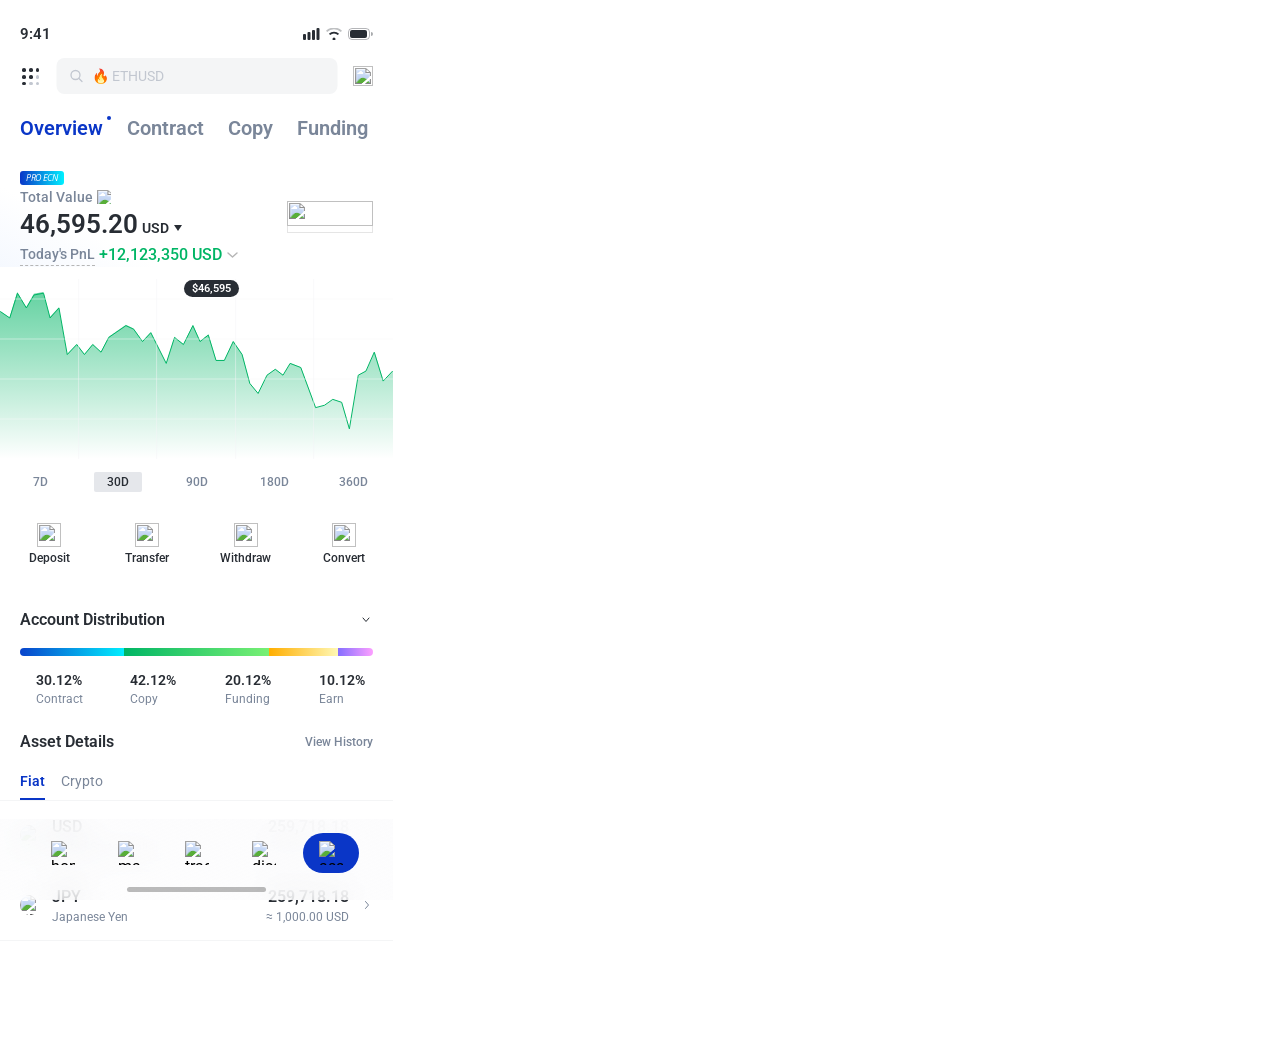
==== asset.html @ dd7377da "Add files via upload" ====
<!DOCTYPE html>
<html lang="en">
<head>
  <meta charset="UTF-8">
  <meta name="viewport" content="width=393, initial-scale=1">
  <title>Asset – VT Markets</title>
  <link href="https://fonts.googleapis.com/css2?family=Roboto:wght@400;500;600;700&family=Open+Sans:ital,wght@1,400&display=swap" rel="stylesheet">
  <link rel="stylesheet" href="components.css">
  <style>

    /* ── Sticky header ── */
    .tn-status-bar { position: sticky !important; top: 0; z-index: 20; background: #fff; }
    .tn-nav-bar { position: sticky !important; top: 54px; z-index: 20; background: #fff; }
    .page-tabs { position: sticky; top: 98px; z-index: 20; background: #fff; padding-bottom: 12px; }

    /* ── Tab content visibility ── */
    .tab-overview, .tab-cfds, .tab-copy, .tab-funding, .tab-earn { display: none; }
    .tab-overview.active { display: block; }
    .tab-cfds.active { display: block; }
    .tab-copy.active { display: block; }
    .tab-funding.active { display: block; }
    .tab-earn.active { display: block; }

    /* ── Hero area (gradient bg) ── */
    .asset-hero {
      width: 393px; padding: 12px 20px 0;
      background: linear-gradient(207deg, #fff 74%, #ebf2fe 127%);
    }

    /* PRO ECN badge */
    .pro-ecn-badge {
      display: inline-flex; align-items: center; justify-content: center;
      height: 14px; padding: 0 6px; border-radius: 3px;
      background: linear-gradient(90deg, #0a36c7, #00f0ff);
      font-size: 9px; font-weight: 400; font-style: italic;
      font-family: 'Open Sans', sans-serif;
      color: #fff; letter-spacing: -0.35px; line-height: 1;
      margin-bottom: 4px;
    }

    /* Total Value */
    .asset-total-label {
      display: flex; align-items: center; gap: 4px;
      font-size: 14px; font-weight: 500; color: #7a8699; line-height: normal;
      margin-bottom: 4px;
    }
    .asset-total-label img { width: 14px; height: 14px; }
    .asset-amount-row {
      display: flex; align-items: flex-end; gap: 4px;
      position: relative;
    }
    .asset-amount {
      font-size: 26px; font-weight: 600; color: #282d34; line-height: normal;
    }
    /* ccy-trigger styles now in components.css */
    .asset-chart-mini {
      position: absolute; right: 0; top: -8px;
      width: 86px; height: 32px;
    }
    .asset-chart-mini img { width: 100%; height: 100%; }

    /* PnL row */
    .asset-pnl-row {
      display: flex; align-items: center; gap: 4px;
      margin-top: 4px; margin-bottom: 12px;
    }
    .asset-pnl-label {
      font-size: 14px; font-weight: 500; color: #7a8699; line-height: 22px;
      border-bottom: 1px dashed #b6b6b6;
    }
    .asset-pnl-value {
      font-size: 16px; font-weight: 500; color: #00b565; line-height: 24px;
    }
    .asset-pnl-arrow { width: 13px; height: 13px; }

    /* ── Expandable Chart ── */
    .asset-chart-wrap {
      position: relative;
      width: 393px;
      height: 225px;
      overflow: hidden;
      touch-action: none;
    }
    .asset-chart-fills {
      position: absolute;
      top: 0; left: 0;
      width: 393px; height: 180px;
      transition: opacity 0.2s ease;
    }
    .asset-chart-fill-img {
      position: absolute;
      top: 13px; left: 0;
      width: 393px;
    }
    .asset-chart-value-pill {
      position: absolute;
      top: 1px; left: 184px;
      background: #282d34; color: #fff;
      font-size: 11px; font-weight: 600;
      padding: 2px 8px; border-radius: 100px;
      white-space: nowrap; z-index: 3;
      transition: left 0.08s ease, top 0.08s ease;
    }
    .asset-chart-dot {
      position: absolute;
      top: 55px; left: 208px;
      width: 15px; height: 15px;
      z-index: 3;
      transition: left 0.08s ease, top 0.08s ease;
    }
    .asset-chart-grid {
      position: absolute;
      top: 0; left: 0;
      width: 393px; height: 180px;
      pointer-events: none;
    }
    .asset-chart-scrub-line {
      position: absolute;
      top: 0; width: 1px; height: 180px;
      background: rgba(0,181,101,0.35);
      pointer-events: none;
      display: none; z-index: 2;
    }
    .asset-chart-wrap.dragging .asset-chart-dot,
    .asset-chart-wrap.dragging .asset-chart-value-pill {
      transition: none;
    }
    .asset-time-tabs {
      position: absolute;
      bottom: 0; left: 16px; right: 16px;
      height: 44px;
      display: flex; align-items: center; justify-content: space-between;
    }
    .asset-time-tab {
      width: 48px; height: 20px;
      display: flex; align-items: center; justify-content: center;
      font-size: 12px; font-weight: 500; color: #7a8699;
      border-radius: 2px; cursor: pointer;
    }
    .asset-time-tab.active { background: #e5e7eb; color: #282d34; }

    /* Action buttons row */
    .asset-actions {
      display: flex; align-items: center; width: 393px;
      padding: 12px 0;
    }
    .asset-action-item {
      flex: 1; display: flex; flex-direction: column;
      align-items: center; justify-content: center;
      gap: 4px; height: 56px; cursor: pointer;
    }
    .asset-action-item img { width: 24px; height: 24px; }
    .asset-action-item span {
      font-size: 12px; font-weight: 500; color: #282d34;
      line-height: normal; text-align: center;
    }

    /* ── Account Distribution ── */
    .asset-distribution {
      padding: 0 20px; width: 393px;
      margin-top: 24px;
    }
    .asset-dist-header {
      display: flex; align-items: center; justify-content: space-between;
      margin-bottom: 16px;
    }
    .asset-dist-title {
      font-size: 16px; font-weight: 600; color: #282d34; line-height: 24px;
    }
    .asset-dist-arrow { width: 14px; height: 14px; }
    .arrow-right { width: 20px; height: 20px; cursor: pointer; display: flex; align-items: center; justify-content: center; }

    /* Distribution bar */
    .asset-dist-bar {
      display: flex; height: 8px; border-radius: 4px;
      overflow: hidden; margin-bottom: 16px;
    }
    .asset-dist-seg { height: 8px; }
    .asset-dist-seg.blue { background: linear-gradient(90deg, #0943cb, #01eefe); flex: 30.12; }
    .asset-dist-seg.green { background: linear-gradient(90deg, #00b565, #78f074); flex: 42.12; }
    .asset-dist-seg.yellow { background: linear-gradient(90deg, #ffae00, #fff8b5); flex: 20.12; }
    .asset-dist-seg.purple { background: linear-gradient(90deg, #866eff, #fda0ff); flex: 10.12; }

    /* Distribution legend */
    .asset-dist-legend {
      display: flex; align-items: flex-start; justify-content: space-between;
    }
    .asset-dist-item {
      display: flex; align-items: flex-start; gap: 8px;
    }
    .asset-dist-dot {
      width: 8px; height: 16px; display: flex; align-items: flex-start;
    }
    .asset-dist-dot img { width: 8px; height: 16px; }
    .asset-dist-item-text {
      display: flex; flex-direction: column; gap: 4px;
      width: 54px;
    }
    .asset-dist-pct {
      font-size: 14px; font-weight: 600; color: #282d34; line-height: normal;
    }
    .asset-dist-label {
      font-size: 12px; font-weight: 400; color: #7a8699; line-height: normal;
    }

    /* ── Asset Details ── */
    .asset-details-header {
      display: flex; align-items: center; justify-content: space-between;
      padding: 0 20px; width: 393px; margin-top: 24px;
    }
    .asset-details-title {
      font-size: 16px; font-weight: 600; color: #282d34; line-height: 24px;
    }
    .asset-details-link {
      font-size: 12px; font-weight: 500; color: #7a8699;
      line-height: 18px; cursor: pointer;
    }

    /* Fiat / Crypto tabs */
    .asset-tabs-wrap {
      width: 393px; border-bottom: 1px solid #f4f5f6;
      margin-top: 16px;
    }
    .asset-tabs {
      display: flex; align-items: flex-start; padding: 0 20px;
    }
    .asset-tab {
      font-size: 14px; font-weight: 400; color: #7a8699;
      padding: 0 0 6px; cursor: pointer; position: relative;
      white-space: nowrap; line-height: 22px;
      margin-right: 16px;
    }
    .asset-tab.active {
      color: #0a36c7; font-weight: 600;
      border-bottom: 2px solid #0a36c7;
    }

    /* Currency list items */
    .asset-currency-item {
      display: flex; align-items: center; gap: 12px;
      padding: 16px 20px; width: 393px;
      border-bottom: 1px solid #f4f5f6;
    }
    .asset-currency-flag {
      width: 20px; height: 20px; border-radius: 50%;
      overflow: hidden; flex-shrink: 0;
    }
    .asset-currency-flag img { width: 100%; height: 100%; object-fit: cover; }
    .asset-currency-info {
      display: flex; flex-direction: column; gap: 4px;
    }
    .asset-currency-code {
      font-size: 16px; font-weight: 500; color: #282d34; line-height: normal;
    }
    .asset-currency-name {
      font-size: 12px; font-weight: 400; color: #7a8699; line-height: normal;
    }
    .asset-currency-values {
      flex: 1; display: flex; flex-direction: column; gap: 4px;
      align-items: flex-end;
    }
    .asset-currency-amount {
      font-size: 16px; font-weight: 600; color: #282d34; line-height: normal;
    }
    .asset-currency-equiv {
      font-size: 12px; font-weight: 400; color: #7a8699; line-height: normal;
    }
    .asset-currency-chevron {
      width: 12px; height: 12px; flex-shrink: 0;
    }

    /* ============================= */
    /* ── FIAT TAB STYLES ── */
    /* ============================= */

    /* Level 2 sub-tabs */
    .fiat-subtabs {
      display: flex; align-items: center;
      width: 393px; border-bottom: 1px solid #f4f5f6;
      overflow: hidden; padding-top: 12px;
    }
    .fiat-subtab {
      font-size: 14px; font-weight: 400; color: #7a8699;
      line-height: 22px; padding: 0 16px 6px; cursor: pointer;
      white-space: nowrap; position: relative;
    }
    .fiat-subtab:first-child { padding-left: 16px; }
    .fiat-subtab.active {
      color: #0a36c7; font-weight: 600;
      border-bottom: 2px solid #0a36c7;
    }

    /* Fiat hero equity */
    .fiat-hero {
      width: 393px; padding: 12px 16px 12px;
      border-bottom: 1px solid #f4f5f6;
    }
    .fiat-equity-label {
      display: flex; align-items: center; gap: 5px;
      margin-bottom: 8px;
    }
    .fiat-equity-label span {
      font-size: 14px; font-weight: 500; color: #7a8699;
    }
    .fiat-amount-row {
      display: flex; align-items: flex-end; gap: 5px;
      position: relative;
    }
    .fiat-amount {
      font-size: 26px; font-weight: 600; color: #282d34; line-height: normal;
    }
    .fiat-amount-currency {
      font-size: 14px; font-weight: 600; color: #282d34; margin-bottom: 2px;
    }
    .fiat-pnl {
      font-size: 16px; font-weight: 600; color: #00b565;
      margin-top: 4px;
    }
    .fiat-dropdown-btn {
      position: absolute; right: 0; top: 27px;
      width: 24px; height: 24px; border-radius: 60px;
      background: #f4f5f6; display: flex; align-items: center; justify-content: center;
    }

    /* Fiat action buttons */
    .fiat-actions {
      display: flex; align-items: center; width: 393px;
      padding: 8px 0;
    }
    .fiat-action-item {
      flex: 1; display: flex; flex-direction: column;
      align-items: center; justify-content: center;
      gap: 4px; height: 56px; cursor: pointer;
    }
    .fiat-action-item img { width: 24px; height: 24px; }
    .fiat-action-item span {
      font-size: 12px; font-weight: 500; color: #282d34;
      line-height: normal; text-align: center;
    }

    /* Transaction Details */
    .fiat-tx-section {
      padding: 16px; width: 393px;
    }
    .fiat-tx-title {
      font-size: 18px; font-weight: 600; color: #282d34; margin-bottom: 16px;
    }
    .fiat-tx-filter {
      display: flex; align-items: center; justify-content: space-between;
      margin-bottom: 16px;
    }
    .fiat-tx-filter-label {
      font-size: 14px; font-weight: 600; color: #7a8699;
    }
    .fiat-tx-date-btn {
      display: flex; align-items: center; gap: 4px;
      border: 1px solid #f4f5f6; border-radius: 4px;
      padding: 3px 8px; height: 24px; cursor: pointer;
    }
    .fiat-tx-date-btn img { width: 12px; height: 12px; }
    .fiat-tx-date-btn span {
      font-size: 12px; font-weight: 500; color: #0a36c7;
    }

    /* Transaction list */
    .fiat-tx-item {
      display: flex; flex-direction: column; gap: 12px;
      padding: 12px 0; border-bottom: 1px solid #f4f5f6;
    }
    .fiat-tx-item:last-child { border-bottom: 0.5px solid #f4f5f6; }
    .fiat-tx-row1 {
      display: flex; align-items: center; justify-content: space-between;
    }
    .fiat-tx-name {
      font-size: 14px; font-weight: 600; color: #282d34;
    }
    .fiat-tx-amount {
      font-size: 14px; font-weight: 600; color: #282d34;
    }
    .fiat-tx-row2 {
      display: flex; align-items: center; justify-content: space-between;
      font-size: 12px; font-weight: 500; color: #7a8699;
    }
    .fiat-tx-status {
      text-align: right; text-transform: uppercase; flex: 1;
    }
    .fiat-tx-status.reversed { color: #0a36c7; }

    /* Best Copy Trading Performers (Fiat tab) */
    .fiat-performers {
      padding: 16px 0 16px 16px; width: 393px;
    }
    .fiat-performers-header {
      display: flex; align-items: center; justify-content: space-between;
      padding-right: 16px; margin-bottom: 16px;
    }
    .fiat-performers-title-row {
      display: flex; align-items: center; gap: 4px;
    }
    .fiat-performers-title {
      font-size: 18px; font-weight: 600; color: #282d34;
    }
    .fiat-performers-scroll {
      display: flex; gap: 16px; overflow-x: auto;
      -webkit-overflow-scrolling: touch;
      scrollbar-width: none;
    }
    .fiat-performers-scroll::-webkit-scrollbar { display: none; }
    .fiat-performer-card {
      flex-shrink: 0; width: 320px; border: 0.5px solid #e8e9ea;
      border-radius: 8px; padding: 16px; background: #fff;
    }
    .fiat-performer-row {
      display: flex; align-items: flex-start; justify-content: space-between;
      padding: 16px 0; border-bottom: 0.5px solid #e8e9ea;
    }
    .fiat-performer-row:first-child { padding-top: 0; }
    .fiat-performer-row:last-child { border-bottom: none; padding-bottom: 0; }
    .fp-left {
      display: flex; align-items: center; gap: 8px;
    }
    .fp-avatar {
      width: 40px; height: 40px; border-radius: 50%;
      background: #e8e9ea; overflow: hidden; flex-shrink: 0;
    }
    .fp-avatar img { width: 100%; height: 100%; object-fit: cover; }
    .fp-info { display: flex; flex-direction: column; gap: 6px; }
    .fp-name { font-size: 14px; font-weight: 600; color: #282d34; line-height: 18px; }
    .fp-roi-row { display: flex; align-items: flex-end; gap: 4px; }
    .fp-roi-label { font-size: 12px; font-weight: 400; color: #7a8699; }
    .fp-roi-value { font-size: 14px; font-weight: 500; color: #282d34; }
    .fp-right { display: flex; flex-direction: column; align-items: flex-end; }
    .fp-copiers-count { font-size: 22px; font-weight: 600; color: #00b565; }
    .fp-copiers-label { font-size: 12px; font-weight: 400; color: #7a8699; }

    /* ============================= */
    /* ── SHARED ACCOUNT CARD ── */
    /* ============================= */
    .acct-hero {
      padding: 16px 20px; border-bottom: 1px solid #f4f5f6;
    }
    .acct-equity-label {
      display: flex; align-items: center; gap: 5px; margin-bottom: 8px;
    }
    .acct-equity-label span {
      font-size: 14px; font-weight: 500; color: #7a8699;
      text-decoration: underline; text-decoration-style: dashed;
      text-underline-offset: 2px; text-decoration-color: #7a8699;
    }
    .acct-equity-label svg { cursor: pointer; }
    .acct-history-btn {
      margin-left: auto; display: flex; align-items: center; gap: 4px;
      padding: 4px 10px; border: 1px solid #e8e9ea; border-radius: 4px;
      font-size: 12px; font-weight: 500; color: #282d34; cursor: pointer;
      background: #fff;
    }
    .acct-amount-row {
      display: flex; align-items: flex-end; gap: 5px;
    }
    .acct-amount {
      font-size: 32px; font-weight: 600; color: #282d34; line-height: 1;
    }
    .acct-pnl {
      font-size: 14px; font-weight: 500; color: #282d34; margin-top: 8px;
    }
    .acct-pnl-label {
      text-decoration: underline; text-decoration-style: dashed;
      text-underline-offset: 2px; text-decoration-color: #7a8699;
      color: #7a8699;
    }
    .acct-section-title {
      font-size: 16px; font-weight: 600; color: #282d34;
      padding: 20px 20px 0;
    }
    .acct-section-divider {
      height: 1px; background: #f4f5f6; margin: 16px 20px 0;
    }
    .acct-card {
      padding: 16px 20px;
    }
    .acct-card-nickname {
      font-size: 14px; font-weight: 600; color: #282d34; margin-bottom: 12px;
    }
    .acct-card-balance-row {
      display: flex; align-items: center; gap: 10px; margin-bottom: 4px;
    }
    .acct-card-flag { width: 28px; height: 28px; border-radius: 50%; object-fit: cover; flex-shrink: 0; }
    .acct-card-balance {
      font-size: 18px; font-weight: 600; color: #282d34;
    }
    .acct-card-equiv {
      font-size: 12px; font-weight: 400; color: #7a8699; margin-left: 38px;
    }
    .acct-card-stats {
      display: flex; flex-wrap: wrap; gap: 0; margin-top: 16px;
    }
    .acct-card-stat {
      width: 33.333%; margin-bottom: 12px;
    }
    .acct-card-stat-label {
      font-size: 12px; font-weight: 500; color: #7a8699;
      text-decoration: underline; text-decoration-style: dashed;
      text-underline-offset: 2px; text-decoration-color: #7a8699;
    }
    .acct-card-stat-value {
      font-size: 14px; font-weight: 500; color: #282d34; margin-top: 4px;
    }
    .acct-card-cta {
      display: flex; align-items: center; justify-content: space-between;
      padding: 10px 16px; border: 1px solid #e8e9ea; border-radius: 8px;
      margin-top: 12px;
    }
    .acct-card-cta-left {
      font-size: 14px; font-weight: 400; color: #7a8699;
    }
    .acct-card-cta-right {
      display: flex; align-items: center; gap: 4px;
      font-size: 14px; font-weight: 600; color: #282d34; cursor: pointer;
    }
    .acct-card-buttons {
      display: flex; gap: 12px; margin-top: 16px;
    }
    .acct-card-btn {
      flex: 1; height: 40px; border: 1px solid #e8e9ea; border-radius: 8px;
      background: #fff; font-size: 14px; font-weight: 500; color: #282d34;
      cursor: pointer; font-family: 'Roboto', sans-serif;
    }

    /* Funding tab: V-Card banner */
    .vcard-banner {
      display: flex; align-items: center; justify-content: space-between;
      padding: 12px 16px; margin: 16px 20px 0;
      background: #fffbe6; border-radius: 8px;
    }
    .vcard-banner-left {
      display: flex; align-items: center; gap: 8px;
    }
    .vcard-banner-text {
      font-size: 13px; font-weight: 500; color: #282d34;
    }
    .vcard-banner-right {
      display: flex; align-items: center; gap: 4px;
      font-size: 13px; font-weight: 600; color: #0a36c7; cursor: pointer;
    }
    /* Funding action buttons */
    .funding-actions {
      display: flex; gap: 12px; padding: 16px 20px;
    }
    .funding-action-btn {
      flex: 1; height: 44px; border-radius: 8px;
      font-size: 14px; font-weight: 500; color: #282d34;
      cursor: pointer; border: 1px solid #e8e9ea; background: #fff;
      font-family: 'Roboto', sans-serif;
    }
    .funding-action-btn.primary {
      background: #0a36c7; color: #fff; border: none; font-weight: 600;
    }
    /* Funding Assets section */
    .funding-assets-title {
      font-size: 16px; font-weight: 600; color: #282d34;
      padding: 8px 20px 12px;
    }

    /* ============================= */
    /* ── VT-WALLET TAB STYLES ── */
    /* ============================= */

    /* VT-Wallet sub-tabs */
    .vtw-subtabs {
      display: flex; align-items: center;
      width: 393px; border-bottom: 1px solid #f4f5f6;
      overflow: hidden; padding-top: 12px;
    }
    .vtw-subtab {
      font-size: 14px; font-weight: 400; color: #7a8699;
      line-height: 22px; padding: 0 16px 6px; cursor: pointer;
      white-space: nowrap; position: relative;
    }
    .vtw-subtab:first-child { padding-left: 20px; }
    .vtw-subtab.active {
      color: #0a36c7; font-weight: 600;
      border-bottom: 2px solid #0a36c7;
    }

    /* VT-Wallet hero */
    .vtw-hero {
      width: 393px; padding: 8px 18px 0;
      background: linear-gradient(212deg, #fff 74%, #ebf2fe 127%);
    }
    .vtw-value-label {
      display: flex; align-items: center; gap: 5px;
      padding: 4px 0; margin-bottom: 4px; position: relative;
    }
    .vtw-value-label span {
      font-size: 14px; font-weight: 500; color: #7a8699;
    }
    .vtw-value-label img { width: 16px; height: 16px; }
    .vtw-history-btn {
      position: absolute; right: 0; top: 0;
      display: flex; align-items: center; gap: 8px;
      background: #e8f1ff; border-radius: 60px;
      height: 24px; padding: 0 16px; cursor: pointer;
    }
    .vtw-history-btn img { width: 12px; height: 12px; }
    .vtw-history-btn span {
      font-size: 12px; font-weight: 500; color: #0a36c7; line-height: 18px;
    }
    .vtw-amount-row {
      display: flex; align-items: flex-end; gap: 5px;
      margin-bottom: 16px;
    }
    .vtw-amount {
      font-size: 26px; font-weight: 600; color: #282d34; line-height: normal;
    }
    /* vtw ccy-trigger alignment */
    .vtw-amount-row .ccy-trigger { margin-bottom: 2px; }

    /* Yield row */
    .vtw-yield-row {
      display: flex; align-items: flex-start; justify-content: space-between;
      margin-bottom: 16px;
    }
    .vtw-yield-col {
      display: flex; flex-direction: column; gap: 4px;
      width: 120px;
    }
    .vtw-yield-col.right { align-items: flex-end; }
    .vtw-yield-label {
      font-size: 12px; font-weight: 500; color: #7a8699; line-height: normal;
      text-decoration: underline; text-decoration-style: dashed;
      text-underline-offset: 2px; text-decoration-color: #7a8699;
    }
    .vtw-yield-value {
      font-size: 16px; font-weight: 500; color: #00b565; line-height: normal;
    }

    /* Action buttons for VTW */
    .vtw-buttons {
      display: flex; gap: 16px; padding: 16px;
      width: 393px;
    }
    .vtw-btn {
      flex: 1; height: 48px; border-radius: 8px;
      display: flex; align-items: center; justify-content: center;
      font-size: 16px; font-weight: 600; line-height: 24px;
      cursor: pointer; border: none;
    }
    .vtw-btn-secondary {
      background: #e8f1ff; color: #282d34;
    }
    .vtw-btn-primary {
      background: #0a36c7; color: #fff;
    }

    /* VTW Asset list */
    .vtw-asset-title {
      font-size: 18px; font-weight: 600; color: #282d34;
      padding: 0 16px; margin-bottom: 8px;
    }
    .vtw-asset-item {
      display: flex; align-items: center; gap: 12px;
      padding: 16px; width: 393px;
      border-bottom: 1px solid #f4f5f6;
    }
    .vtw-coin-icon {
      width: 20px; height: 20px; flex-shrink: 0;
    }
    .vtw-coin-icon img { width: 100%; height: 100%; }
    .vtw-asset-main { flex: 1; display: flex; flex-direction: column; gap: 12px; }
    .vtw-asset-top-row {
      display: flex; align-items: center; justify-content: space-between;
    }
    .vtw-asset-left { display: flex; flex-direction: column; gap: 8px; }
    .vtw-coin-name-row {
      display: flex; align-items: center; gap: 8px;
    }
    .vtw-coin-code {
      font-size: 16px; font-weight: 500; color: #282d34;
    }
    .vtw-coin-type {
      font-size: 12px; font-weight: 400; color: #7a8699;
    }
    .vtw-coin-amount-row {
      display: flex; align-items: center; gap: 4px;
    }
    .vtw-coin-amount {
      font-size: 16px; font-weight: 600; color: #282d34;
    }
    .vtw-coin-equiv {
      font-size: 12px; font-weight: 400; color: #7a8699;
    }
    .vtw-asset-chevron {
      width: 12px; height: 12px; flex-shrink: 0;
      align-self: center;
    }
    .vtw-asset-bottom-row {
      display: flex; align-items: flex-start; justify-content: space-between;
    }
    .vtw-yield-item {
      display: flex; flex-direction: column; gap: 4px;
      width: 120px;
    }
    .vtw-yield-item.right { align-items: flex-end; }
    .vtw-yield-item-label {
      font-size: 12px; font-weight: 500; color: #7a8699;
      text-decoration: underline; text-decoration-style: dashed;
      text-underline-offset: 2px; text-decoration-color: #7a8699;
    }
    .vtw-yield-item-value {
      font-size: 14px; font-weight: 500; color: #282d34;
    }
    .vtw-yield-item-value.green { color: #00b565; }
  </style>
</head>
<body>
<div class="page-scroll">

  <!-- Status bar -->
  <!-- Page tabs -->
  <div class="page-tabs">
    <div class="page-tab active" data-tab="overview">Overview<span class="pt-dot"></span></div>
    <div class="page-tab" data-tab="cfds">Contract</div>
    <div class="page-tab" data-tab="copy">Copy</div>
    <div class="page-tab" data-tab="funding">Funding</div>
    <div class="page-tab" data-tab="earn">Earn</div>
  </div>

  <!-- ============================= -->
  <!-- OVERVIEW TAB (existing) -->
  <!-- ============================= -->
  <div class="tab-overview active">

    <!-- Hero area -->
    <div class="asset-hero">
      <div class="pro-ecn-badge">PRO ECN</div>
      <div class="asset-total-label">
        Total Value
        <img src="images/asset-icon-info.svg" alt="info">
      </div>
      <div class="asset-amount-row">
        <span class="asset-amount">46,595.20</span>
        <div class="ccy-trigger">
          <span class="ccy-trigger-text">USD</span>
          <svg width="8" height="6" viewBox="0 0 8 6" fill="none"><path d="M4 6L0 0H8Z" fill="#282d34"/></svg>
        </div>
        <div class="asset-chart-mini">
          <img src="images/asset-chart-line.svg" alt="" style="position:absolute;top:0;left:0;width:86px;height:25px;">
          <img src="images/asset-chart-shadow.svg" alt="" style="position:absolute;top:0;left:0;width:86px;height:32px;opacity:0.4;">
        </div>
      </div>
      <div class="asset-pnl-row">
        <span class="asset-pnl-label">Today's PnL</span>
        <span class="asset-pnl-value">+12,123,350 USD</span>
        <svg id="assetChartToggle" class="asset-pnl-arrow" width="13" height="13" viewBox="0 0 13 13" fill="none" style="cursor:pointer;transition:transform 0.25s;flex-shrink:0;">
          <path d="M2 5L6.5 9L11 5" stroke="#b6b6b6" stroke-width="1.4" stroke-linecap="round" stroke-linejoin="round"/>
        </svg>
      </div>
    </div>

    <!-- Expandable Chart -->
    <div class="asset-chart-wrap" id="assetChartWrap">
      <div class="asset-chart-fills" id="assetChartFills">
        <svg class="asset-chart-fill-img" preserveAspectRatio="none" viewBox="0 0 393 167" fill="none" xmlns="http://www.w3.org/2000/svg" style="height:167px;object-fit:fill;">
          <path id="assetChartFillPath" d="M9.49849 25.5985L0 18.8942V167H393V78.7286L383.501 88.8679L374.597 59.6429L366.285 78.7286L358.568 82.9036L349.663 136.582L341.946 110.339L333.041 107.357L324.73 113.321L315.825 115.803L300.983 75.15L290.298 70.975L283.174 82.9036L275.456 76.9393L267.145 82.9036L258.24 101.393L249.929 91.2536L242.211 62.0286L233.307 48.9071L224.402 67.9929H216.091L208.373 42.3464L200.062 48.9071L192.938 32.8036L183.44 51.8893L174.535 44.7321L166.224 70.975L150.789 39.9607L142.477 48.9071L133.573 36.3821L125.855 32.8036L108.639 44.7321L100.921 59.6429L92.6103 51.8893L84.2991 62.0286L76.5816 51.8893L67.0831 62.0286L58.7719 15.2372L49.8671 25.05L43.3369 0L33.8384 1.82847L26.1208 15.2372L17.216 0L9.49849 25.5985Z" fill="url(#assetChartGrad)"/>
          <defs>
            <linearGradient id="assetChartGrad" x1="196.5" y1="-110.5" x2="196.5" y2="167" gradientUnits="userSpaceOnUse">
              <stop stop-color="#00B565"/>
              <stop offset="1" stop-color="#00B565" stop-opacity="0"/>
            </linearGradient>
          </defs>
        </svg>
        <svg class="asset-chart-fill-img" preserveAspectRatio="none" viewBox="0 0 393.649 138.358" fill="none" xmlns="http://www.w3.org/2000/svg" style="height:137px;object-fit:fill;top:13px;">
          <path id="assetChartStrokePath" d="M0.28391 19.6851L9.7824 26.2373L17.4999 1.21992L26.4048 16.1112L34.1223 3.00688L43.6208 1.21992L50.151 26.2373L59.0558 16.1112L67.367 63.1677L76.8655 53.0417L84.583 63.1677L92.8942 53.0417L101.205 60.7851L108.923 45.8938L126.139 33.9808L133.856 37.5547L142.761 50.0634L151.072 41.1286L166.507 72.1025L174.819 45.8938L183.723 53.0417L193.222 33.9808L200.346 50.0634L208.657 43.5112L216.375 69.1243H224.686L233.591 50.0634L242.495 63.1677L250.213 92.3547L258.524 102.481L267.429 84.0156L275.74 78.0591L283.458 84.0156L290.581 72.1025L301.267 76.2721L316.109 116.776L325.014 114.394L333.325 108.437L342.23 111.416L349.947 138.22L358.852 84.0156L366.569 79.846L374.881 60.7851L383.785 89.9721L393.284 79.846" stroke="#00B565"/>
        </svg>
      </div>
      <svg class="asset-chart-grid" viewBox="0 0 393 180" preserveAspectRatio="none">
        <line x1="0" y1="20" x2="393" y2="20" stroke="#f4f5f6" stroke-width="0.5"/>
        <line x1="0" y1="60" x2="393" y2="60" stroke="#f4f5f6" stroke-width="0.5"/>
        <line x1="0" y1="100" x2="393" y2="100" stroke="#f4f5f6" stroke-width="0.5"/>
        <line x1="0" y1="140" x2="393" y2="140" stroke="#f4f5f6" stroke-width="0.5"/>
        <line x1="78.6" y1="0" x2="78.6" y2="180" stroke="#f4f5f6" stroke-width="0.5"/>
        <line x1="156.6" y1="0" x2="156.6" y2="180" stroke="#f4f5f6" stroke-width="0.5"/>
        <line x1="235.6" y1="0" x2="235.6" y2="180" stroke="#f4f5f6" stroke-width="0.5"/>
        <line x1="313.6" y1="0" x2="313.6" y2="180" stroke="#f4f5f6" stroke-width="0.5"/>
      </svg>
      <div class="asset-chart-scrub-line" id="assetChartScrubLine"></div>
      <div class="asset-chart-value-pill" id="assetChartPill">$46,595</div>
      <img class="asset-chart-dot" id="assetChartDot" src="images/a5ce5622-d90b-4932-b89e-210e723c46c7.svg" alt="">
      <div class="asset-time-tabs" id="assetTimeTabs">
        <div class="asset-time-tab">7D</div>
        <div class="asset-time-tab active">30D</div>
        <div class="asset-time-tab">90D</div>
        <div class="asset-time-tab">180D</div>
        <div class="asset-time-tab">360D</div>
      </div>
    </div>

    <!-- Action buttons -->
    <div class="asset-actions">
      <div class="asset-action-item">
        <img src="images/asset-icon-deposit.svg" alt="">
        <span>Deposit</span>
      </div>
      <div class="asset-action-item">
        <img src="images/asset-icon-transfer.svg" alt="">
        <span>Transfer</span>
      </div>
      <div class="asset-action-item">
        <img src="images/asset-icon-withdraw.svg" alt="">
        <span>Withdraw</span>
      </div>
      <div class="asset-action-item">
        <img src="images/asset-icon-convert.svg" alt="">
        <span>Convert</span>
      </div>
    </div>

    <!-- Account Distribution -->
    <div class="asset-distribution">
      <div class="asset-dist-header">
        <span class="asset-dist-title">Account Distribution</span>
        <svg class="asset-dist-arrow" viewBox="0 0 14 14" fill="none" width="14" height="14"><path d="M4 5L7 8.5L10 5" stroke="#282d34" stroke-width="1" stroke-linecap="round" stroke-linejoin="round"/></svg>
      </div>
      <div class="asset-dist-bar">
        <div class="asset-dist-seg blue"></div>
        <div class="asset-dist-seg green"></div>
        <div class="asset-dist-seg yellow"></div>
        <div class="asset-dist-seg purple"></div>
      </div>
      <div class="asset-dist-legend">
        <div class="asset-dist-item">
          <div class="asset-dist-dot"><img src="images/asset-dot-blue.svg" alt=""></div>
          <div class="asset-dist-item-text">
            <span class="asset-dist-pct">30.12%</span>
            <span class="asset-dist-label">Contract</span>
          </div>
        </div>
        <div class="asset-dist-item">
          <div class="asset-dist-dot"><img src="images/asset-dot-green.svg" alt=""></div>
          <div class="asset-dist-item-text">
            <span class="asset-dist-pct">42.12%</span>
            <span class="asset-dist-label">Copy</span>
          </div>
        </div>
        <div class="asset-dist-item">
          <div class="asset-dist-dot"><img src="images/asset-dot-yellow.svg" alt=""></div>
          <div class="asset-dist-item-text">
            <span class="asset-dist-pct">20.12%</span>
            <span class="asset-dist-label">Funding</span>
          </div>
        </div>
        <div class="asset-dist-item">
          <div class="asset-dist-dot"><img src="images/asset-dot-purple.svg" alt=""></div>
          <div class="asset-dist-item-text">
            <span class="asset-dist-pct">10.12%</span>
            <span class="asset-dist-label">Earn</span>
          </div>
        </div>
      </div>
    </div>

    <!-- Asset Details -->
    <div class="asset-details-header">
      <span class="asset-details-title">Asset Details</span>
      <span class="asset-details-link">View History</span>
    </div>
    <div class="asset-tabs-wrap">
      <div class="asset-tabs">
        <div class="asset-tab active">Fiat</div>
        <div class="asset-tab">Crypto</div>
      </div>
    </div>
    <!-- Fiat panel -->
    <div id="assetPanelFiat">
      <div class="asset-currency-item">
        <div class="asset-currency-flag"><img src="https://flagcdn.com/w40/us.png" alt="USD"></div>
        <div class="asset-currency-info">
          <span class="asset-currency-code">USD</span>
          <span class="asset-currency-name">United States Dollar</span>
        </div>
        <div class="asset-currency-values">
          <span class="asset-currency-amount">259,718.18</span>
          <span class="asset-currency-equiv">&asymp; 259,718.18 USD</span>
        </div>
        <svg class="asset-currency-chevron" viewBox="0 0 12 12" fill="none"><path d="M4.5 2.5L7.5 6L4.5 9.5" stroke="#7a8699" stroke-width="1" stroke-linecap="round" stroke-linejoin="round"/></svg>
      </div>
      <div class="asset-currency-item">
        <div class="asset-currency-flag"><img src="https://flagcdn.com/w40/jp.png" alt="JPY"></div>
        <div class="asset-currency-info">
          <span class="asset-currency-code">JPY</span>
          <span class="asset-currency-name">Japanese Yen</span>
        </div>
        <div class="asset-currency-values">
          <span class="asset-currency-amount">259,718.18</span>
          <span class="asset-currency-equiv">&asymp; 1,000.00 USD</span>
        </div>
        <svg class="asset-currency-chevron" viewBox="0 0 12 12" fill="none"><path d="M4.5 2.5L7.5 6L4.5 9.5" stroke="#7a8699" stroke-width="1" stroke-linecap="round" stroke-linejoin="round"/></svg>
      </div>
      <div style="height:24px;"></div>
    </div>

    <!-- Crypto panel -->
    <div id="assetPanelCrypto" style="display:none;">
      <div class="asset-currency-item">
        <div class="asset-currency-flag"><img src="https://raw.githubusercontent.com/spothq/cryptocurrency-icons/master/128/color/btc.png" alt="BTC"></div>
        <div class="asset-currency-info">
          <span class="asset-currency-code">BTC</span>
          <span class="asset-currency-name">Bitcoin</span>
        </div>
        <div class="asset-currency-values">
          <span class="asset-currency-amount">0.3142</span>
          <span class="asset-currency-equiv">&asymp; 25,891.20 USD</span>
        </div>
        <svg class="asset-currency-chevron" viewBox="0 0 12 12" fill="none"><path d="M4.5 2.5L7.5 6L4.5 9.5" stroke="#7a8699" stroke-width="1" stroke-linecap="round" stroke-linejoin="round"/></svg>
      </div>
      <div class="asset-currency-item">
        <div class="asset-currency-flag"><img src="https://raw.githubusercontent.com/spothq/cryptocurrency-icons/master/128/color/eth.png" alt="ETH"></div>
        <div class="asset-currency-info">
          <span class="asset-currency-code">ETH</span>
          <span class="asset-currency-name">Ethereum</span>
        </div>
        <div class="asset-currency-values">
          <span class="asset-currency-amount">4.8820</span>
          <span class="asset-currency-equiv">&asymp; 16,204.80 USD</span>
        </div>
        <svg class="asset-currency-chevron" viewBox="0 0 12 12" fill="none"><path d="M4.5 2.5L7.5 6L4.5 9.5" stroke="#7a8699" stroke-width="1" stroke-linecap="round" stroke-linejoin="round"/></svg>
      </div>
      <div class="asset-currency-item">
        <div class="asset-currency-flag"><img src="https://raw.githubusercontent.com/spothq/cryptocurrency-icons/master/128/color/usdt.png" alt="USDT"></div>
        <div class="asset-currency-info">
          <span class="asset-currency-code">USDT</span>
          <span class="asset-currency-name">Tether</span>
        </div>
        <div class="asset-currency-values">
          <span class="asset-currency-amount">8,450.00</span>
          <span class="asset-currency-equiv">&asymp; 8,450.00 USD</span>
        </div>
        <svg class="asset-currency-chevron" viewBox="0 0 12 12" fill="none"><path d="M4.5 2.5L7.5 6L4.5 9.5" stroke="#7a8699" stroke-width="1" stroke-linecap="round" stroke-linejoin="round"/></svg>
      </div>
      <div class="asset-currency-item">
        <div class="asset-currency-flag"><img src="https://raw.githubusercontent.com/spothq/cryptocurrency-icons/master/128/color/usdc.png" alt="USDC"></div>
        <div class="asset-currency-info">
          <span class="asset-currency-code">USDC</span>
          <span class="asset-currency-name">USD Coin</span>
        </div>
        <div class="asset-currency-values">
          <span class="asset-currency-amount">3,200.00</span>
          <span class="asset-currency-equiv">&asymp; 3,200.00 USD</span>
        </div>
        <svg class="asset-currency-chevron" viewBox="0 0 12 12" fill="none"><path d="M4.5 2.5L7.5 6L4.5 9.5" stroke="#7a8699" stroke-width="1" stroke-linecap="round" stroke-linejoin="round"/></svg>
      </div>
      <div style="height:24px;"></div>
    </div>
  </div>

  <!-- ============================= -->
  <!-- CFDs TAB -->
  <!-- ============================= -->
  <div class="tab-cfds">

    <!-- Equity section -->
    <div class="acct-hero">
      <div class="acct-equity-label">
        <span>Total Equity</span>
        <svg width="14" height="14" viewBox="0 0 14 14" fill="none"><circle cx="7" cy="7" r="6" stroke="#7a8699" stroke-width="1"/><circle cx="7" cy="5" r="0.8" fill="#7a8699"/><line x1="7" y1="7" x2="7" y2="10" stroke="#7a8699" stroke-width="1.2" stroke-linecap="round"/></svg>
        <div class="acct-history-btn">
          <svg width="12" height="12" viewBox="0 0 12 12" fill="none"><rect x="1" y="2" width="10" height="8" rx="1" stroke="#282d34" stroke-width="1"/><line x1="4" y1="0.5" x2="4" y2="3" stroke="#282d34" stroke-width="1" stroke-linecap="round"/><line x1="8" y1="0.5" x2="8" y2="3" stroke="#282d34" stroke-width="1" stroke-linecap="round"/></svg>
          History
        </div>
      </div>
      <div class="acct-amount-row">
        <span class="acct-amount">0.00</span>
        <div class="ccy-trigger" style="margin-bottom:4px;">
          <span class="ccy-trigger-text">USD</span>
          <svg width="8" height="6" viewBox="0 0 8 6" fill="none"><path d="M4 6L0 0H8Z" fill="#282d34"/></svg>
        </div>
      </div>
      <div class="acct-pnl"><span class="acct-pnl-label">Today's PnL</span> 0.00 USD</div>
    </div>

    <!-- Account section -->
    <div class="acct-section-title">Account</div>
    <div class="acct-section-divider"></div>

    <div class="acct-card">
      <div class="acct-card-nickname">Nickname</div>
      <div class="acct-card-balance-row">
        <img class="acct-card-flag" src="https://flagcdn.com/w40/us.png" alt="USD">
        <span class="acct-card-balance">0.00 USD</span>
      </div>
      <div class="acct-card-equiv">&asymp; 0.00 USD</div>
      <div class="acct-card-stats">
        <div class="acct-card-stat">
          <div class="acct-card-stat-label">PnL (USD)</div>
          <div class="acct-card-stat-value">0.00</div>
        </div>
        <div class="acct-card-stat">
          <div class="acct-card-stat-label">Free Margin (USD)</div>
          <div class="acct-card-stat-value">0.00</div>
        </div>
        <div class="acct-card-stat">
          <div class="acct-card-stat-label">Margin Level</div>
          <div class="acct-card-stat-value">--</div>
        </div>
      </div>
      <div class="acct-card-cta">
        <span class="acct-card-cta-left">Current Position : 0</span>
        <span class="acct-card-cta-right">Trade Now <svg width="8" height="8" viewBox="0 0 8 8" fill="none"><path d="M3 1.5L6 4L3 6.5" stroke="#282d34" stroke-width="1.2" stroke-linecap="round" stroke-linejoin="round"/></svg></span>
      </div>
      <div class="acct-card-buttons">
        <button class="acct-card-btn">Transfer</button>
        <button class="acct-card-btn">Withdraw</button>
        <button class="acct-card-btn">Deposit</button>
      </div>
    </div>
  </div>

  <!-- Copy tab -->
  <div class="tab-copy">

    <!-- Equity section -->
    <div class="acct-hero">
      <div class="acct-equity-label">
        <span>Total Equity</span>
        <svg width="14" height="14" viewBox="0 0 14 14" fill="none"><circle cx="7" cy="7" r="6" stroke="#7a8699" stroke-width="1"/><circle cx="7" cy="5" r="0.8" fill="#7a8699"/><line x1="7" y1="7" x2="7" y2="10" stroke="#7a8699" stroke-width="1.2" stroke-linecap="round"/></svg>
        <div class="acct-history-btn">
          <svg width="12" height="12" viewBox="0 0 12 12" fill="none"><rect x="1" y="2" width="10" height="8" rx="1" stroke="#282d34" stroke-width="1"/><line x1="4" y1="0.5" x2="4" y2="3" stroke="#282d34" stroke-width="1" stroke-linecap="round"/><line x1="8" y1="0.5" x2="8" y2="3" stroke="#282d34" stroke-width="1" stroke-linecap="round"/></svg>
          History
        </div>
      </div>
      <div class="acct-amount-row">
        <span class="acct-amount">50.05</span>
        <div class="ccy-trigger" style="margin-bottom:4px;">
          <span class="ccy-trigger-text">USD</span>
          <svg width="8" height="6" viewBox="0 0 8 6" fill="none"><path d="M4 6L0 0H8Z" fill="#282d34"/></svg>
        </div>
      </div>
      <div class="acct-pnl"><span class="acct-pnl-label">Today's PnL</span> +0.05 USD</div>
    </div>

    <!-- Account section -->
    <div class="acct-section-title">Account</div>
    <div class="acct-section-divider"></div>

    <div class="acct-card">
      <div class="acct-card-nickname">Nickname</div>
      <div class="acct-card-balance-row">
        <img class="acct-card-flag" src="https://flagcdn.com/w40/us.png" alt="USD">
        <span class="acct-card-balance">50.05 USD</span>
      </div>
      <div class="acct-card-equiv">&asymp; 50.05 USD</div>
      <div class="acct-card-stats">
        <div class="acct-card-stat">
          <div class="acct-card-stat-label">PnL (USD)</div>
          <div class="acct-card-stat-value">+0.05</div>
        </div>
        <div class="acct-card-stat">
          <div class="acct-card-stat-label">Copy Equity</div>
          <div class="acct-card-stat-value">50.05</div>
        </div>
        <div class="acct-card-stat">
          <div class="acct-card-stat-label">Available</div>
          <div class="acct-card-stat-value">0.00</div>
        </div>
      </div>
      <div class="acct-card-cta">
        <span class="acct-card-cta-left">Copying : 1 Trader</span>
        <span class="acct-card-cta-right">View All <svg width="8" height="8" viewBox="0 0 8 8" fill="none"><path d="M3 1.5L6 4L3 6.5" stroke="#282d34" stroke-width="1.2" stroke-linecap="round" stroke-linejoin="round"/></svg></span>
      </div>
      <div class="acct-card-buttons">
        <button class="acct-card-btn">Transfer</button>
        <button class="acct-card-btn">Withdraw</button>
        <button class="acct-card-btn">Deposit</button>
      </div>
    </div>

    <!-- Best Copy Trading Performers -->
    <div class="fiat-performers">
      <div class="fiat-performers-header">
        <div class="fiat-performers-title-row">
          <span class="fiat-performers-title">Best Performers</span>
          <svg width="14" height="14" viewBox="0 0 14 14" fill="none"><circle cx="7" cy="7" r="6" stroke="#7a8699" stroke-width="1"/><circle cx="7" cy="5" r="0.8" fill="#7a8699"/><line x1="7" y1="7" x2="7" y2="10" stroke="#7a8699" stroke-width="1.2" stroke-linecap="round"/></svg>
        </div>
        <span class="arrow-right">
          <svg width="14" height="14" viewBox="0 0 14 14" fill="none"><path d="M5 3L9 7L5 11" stroke="#282d34" stroke-width="1.2" stroke-linecap="round" stroke-linejoin="round"/></svg>
        </span>
      </div>
      <div class="fiat-performers-scroll">
        <!-- Card 1 -->
        <div class="fiat-performer-card">
          <div class="fiat-performer-row">
            <div class="fp-left">
              <div class="fp-avatar"><img src="images/copy-avatar1.png" alt=""></div>
              <div class="fp-info">
                <span class="fp-name">testapp testchris</span>
                <div class="fp-roi-row">
                  <span class="fp-roi-label">ROI</span>
                  <span class="fp-roi-value">+12.5%</span>
                </div>
              </div>
            </div>
            <div class="fp-right">
              <span class="fp-copiers-count">326</span>
              <span class="fp-copiers-label">Copiers</span>
            </div>
          </div>
          <div class="fiat-performer-row">
            <div class="fp-left">
              <div class="fp-avatar"><img src="images/copy-avatar2.png" alt=""></div>
              <div class="fp-info">
                <span class="fp-name">VT Market Pro</span>
                <div class="fp-roi-row">
                  <span class="fp-roi-label">ROI</span>
                  <span class="fp-roi-value">+8.3%</span>
                </div>
              </div>
            </div>
            <div class="fp-right">
              <span class="fp-copiers-count">189</span>
              <span class="fp-copiers-label">Copiers</span>
            </div>
          </div>
          <div class="fiat-performer-row">
            <div class="fp-left">
              <div class="fp-avatar"><img src="images/copy-person.png" alt=""></div>
              <div class="fp-info">
                <span class="fp-name">Alpha Trader</span>
                <div class="fp-roi-row">
                  <span class="fp-roi-label">ROI</span>
                  <span class="fp-roi-value">+6.1%</span>
                </div>
              </div>
            </div>
            <div class="fp-right">
              <span class="fp-copiers-count">142</span>
              <span class="fp-copiers-label">Copiers</span>
            </div>
          </div>
        </div>
        <!-- Card 2 -->
        <div class="fiat-performer-card">
          <div class="fiat-performer-row">
            <div class="fp-left">
              <div class="fp-avatar"><img src="images/copy-avatar-list3.png" alt=""></div>
              <div class="fp-info">
                <span class="fp-name">FX Master</span>
                <div class="fp-roi-row">
                  <span class="fp-roi-label">ROI</span>
                  <span class="fp-roi-value">+15.8%</span>
                </div>
              </div>
            </div>
            <div class="fp-right">
              <span class="fp-copiers-count">412</span>
              <span class="fp-copiers-label">Copiers</span>
            </div>
          </div>
          <div class="fiat-performer-row">
            <div class="fp-left">
              <div class="fp-avatar"><img src="images/copy-avatar-list4.png" alt=""></div>
              <div class="fp-info">
                <span class="fp-name">Gold Runner</span>
                <div class="fp-roi-row">
                  <span class="fp-roi-label">ROI</span>
                  <span class="fp-roi-value">+9.7%</span>
                </div>
              </div>
            </div>
            <div class="fp-right">
              <span class="fp-copiers-count">258</span>
              <span class="fp-copiers-label">Copiers</span>
            </div>
          </div>
          <div class="fiat-performer-row">
            <div class="fp-left">
              <div class="fp-avatar"><img src="images/copy-person2.png" alt=""></div>
              <div class="fp-info">
                <span class="fp-name">Swing Elite</span>
                <div class="fp-roi-row">
                  <span class="fp-roi-label">ROI</span>
                  <span class="fp-roi-value">+5.4%</span>
                </div>
              </div>
            </div>
            <div class="fp-right">
              <span class="fp-copiers-count">97</span>
              <span class="fp-copiers-label">Copiers</span>
            </div>
          </div>
        </div>
      </div>
    </div>

    <div style="height:24px;"></div>
  </div>

  <!-- Funding tab -->
  <div class="tab-funding">

    <!-- Equity section -->
    <div class="acct-hero">
      <div class="acct-equity-label">
        <span>Total Equity</span>
        <svg width="14" height="14" viewBox="0 0 14 14" fill="none"><circle cx="7" cy="7" r="6" stroke="#7a8699" stroke-width="1"/><circle cx="7" cy="5" r="0.8" fill="#7a8699"/><line x1="7" y1="7" x2="7" y2="10" stroke="#7a8699" stroke-width="1.2" stroke-linecap="round"/></svg>
        <div class="acct-history-btn">
          <svg width="12" height="12" viewBox="0 0 12 12" fill="none"><rect x="1" y="2" width="10" height="8" rx="1" stroke="#282d34" stroke-width="1"/><line x1="4" y1="0.5" x2="4" y2="3" stroke="#282d34" stroke-width="1" stroke-linecap="round"/><line x1="8" y1="0.5" x2="8" y2="3" stroke="#282d34" stroke-width="1" stroke-linecap="round"/></svg>
          History
        </div>
      </div>
      <div class="acct-amount-row">
        <span class="acct-amount">259,718.18</span>
        <div class="ccy-trigger" style="margin-bottom:4px;">
          <span class="ccy-trigger-text">USD</span>
          <svg width="8" height="6" viewBox="0 0 8 6" fill="none"><path d="M4 6L0 0H8Z" fill="#282d34"/></svg>
        </div>
      </div>
      <div class="acct-pnl"><span class="acct-pnl-label">Today's PnL</span> +1,230.50 USD</div>
    </div>

    <!-- V-Card Banner -->
    <div class="vcard-banner">
      <div class="vcard-banner-left">
        <svg width="20" height="20" viewBox="0 0 20 20" fill="none"><rect x="1" y="4" width="18" height="12" rx="2" stroke="#e44b4b" stroke-width="1.2"/><line x1="1" y1="8" x2="19" y2="8" stroke="#e44b4b" stroke-width="1.2"/><line x1="4" y1="12" x2="10" y2="12" stroke="#e44b4b" stroke-width="1.2" stroke-linecap="round"/></svg>
        <span class="vcard-banner-text">Apply for V-Card to enjoy global payments</span>
      </div>
      <span class="vcard-banner-right">Apply <svg width="8" height="8" viewBox="0 0 8 8" fill="none"><path d="M3 1.5L6 4L3 6.5" stroke="#e44b4b" stroke-width="1.2" stroke-linecap="round" stroke-linejoin="round"/></svg></span>
    </div>

    <!-- Action buttons -->
    <div class="funding-actions">
      <button class="funding-action-btn primary">Deposit</button>
      <button class="funding-action-btn">Withdraw</button>
      <button class="funding-action-btn">Transfer</button>
    </div>

    <!-- Assets section -->
    <div class="funding-assets-title">Assets</div>

    <!-- Fiat assets -->
    <div class="asset-currency-item">
      <div class="asset-currency-flag"><img src="https://flagcdn.com/w40/us.png" alt="USD"></div>
      <div class="asset-currency-info">
        <span class="asset-currency-code">USD</span>
        <span class="asset-currency-name">United States Dollar</span>
      </div>
      <div class="asset-currency-values">
        <span class="asset-currency-amount">259,718.18</span>
        <span class="asset-currency-equiv">&asymp; 259,718.18 USD</span>
      </div>
      <svg class="asset-currency-chevron" viewBox="0 0 12 12" fill="none"><path d="M4.5 2.5L7.5 6L4.5 9.5" stroke="#7a8699" stroke-width="1" stroke-linecap="round" stroke-linejoin="round"/></svg>
    </div>
    <div class="asset-currency-item">
      <div class="asset-currency-flag"><img src="https://flagcdn.com/w40/jp.png" alt="JPY"></div>
      <div class="asset-currency-info">
        <span class="asset-currency-code">JPY</span>
        <span class="asset-currency-name">Japanese Yen</span>
      </div>
      <div class="asset-currency-values">
        <span class="asset-currency-amount">259,718.18</span>
        <span class="asset-currency-equiv">&asymp; 1,000.00 USD</span>
      </div>
      <svg class="asset-currency-chevron" viewBox="0 0 12 12" fill="none"><path d="M4.5 2.5L7.5 6L4.5 9.5" stroke="#7a8699" stroke-width="1" stroke-linecap="round" stroke-linejoin="round"/></svg>
    </div>

    <!-- Crypto assets -->
    <div class="asset-currency-item">
      <div class="asset-currency-flag"><img src="https://raw.githubusercontent.com/spothq/cryptocurrency-icons/master/128/color/btc.png" alt="BTC"></div>
      <div class="asset-currency-info">
        <span class="asset-currency-code">BTC</span>
        <span class="asset-currency-name">Bitcoin</span>
      </div>
      <div class="asset-currency-values">
        <span class="asset-currency-amount">0.3142</span>
        <span class="asset-currency-equiv">&asymp; 25,891.20 USD</span>
      </div>
      <svg class="asset-currency-chevron" viewBox="0 0 12 12" fill="none"><path d="M4.5 2.5L7.5 6L4.5 9.5" stroke="#7a8699" stroke-width="1" stroke-linecap="round" stroke-linejoin="round"/></svg>
    </div>
    <div class="asset-currency-item">
      <div class="asset-currency-flag"><img src="https://raw.githubusercontent.com/spothq/cryptocurrency-icons/master/128/color/eth.png" alt="ETH"></div>
      <div class="asset-currency-info">
        <span class="asset-currency-code">ETH</span>
        <span class="asset-currency-name">Ethereum</span>
      </div>
      <div class="asset-currency-values">
        <span class="asset-currency-amount">4.8820</span>
        <span class="asset-currency-equiv">&asymp; 16,204.80 USD</span>
      </div>
      <svg class="asset-currency-chevron" viewBox="0 0 12 12" fill="none"><path d="M4.5 2.5L7.5 6L4.5 9.5" stroke="#7a8699" stroke-width="1" stroke-linecap="round" stroke-linejoin="round"/></svg>
    </div>
    <div class="asset-currency-item">
      <div class="asset-currency-flag"><img src="https://raw.githubusercontent.com/spothq/cryptocurrency-icons/master/128/color/usdt.png" alt="USDT"></div>
      <div class="asset-currency-info">
        <span class="asset-currency-code">USDT</span>
        <span class="asset-currency-name">Tether</span>
      </div>
      <div class="asset-currency-values">
        <span class="asset-currency-amount">8,450.00</span>
        <span class="asset-currency-equiv">&asymp; 8,450.00 USD</span>
      </div>
      <svg class="asset-currency-chevron" viewBox="0 0 12 12" fill="none"><path d="M4.5 2.5L7.5 6L4.5 9.5" stroke="#7a8699" stroke-width="1" stroke-linecap="round" stroke-linejoin="round"/></svg>
    </div>

    <div style="height:24px;"></div>
  </div>

  <div class="tab-earn">

    <!-- Sub-tabs: Overview | Funding | Earn -->
    <div class="vtw-subtabs">
      <div class="vtw-subtab">Overview</div>
      <div class="vtw-subtab">Funding</div>
      <div class="vtw-subtab active">Earn</div>
    </div>

    <!-- VTW Hero area -->
    <div class="vtw-hero">
      <div class="vtw-value-label">
        <span>Total Value</span>
        <img src="images/asset-icon-eye.svg" alt="">
        <div class="vtw-history-btn">
          <img src="images/asset-icon-history.svg" alt="">
          <span>History</span>
        </div>
      </div>
      <div class="vtw-amount-row">
        <span class="vtw-amount">1,446,595.20</span>
        <div class="ccy-trigger">
          <span class="ccy-trigger-text">USD</span>
          <svg width="8" height="6" viewBox="0 0 8 6" fill="none"><path d="M4 6L0 0H8Z" fill="#282d34"/></svg>
        </div>
      </div>
      <div class="vtw-yield-row">
        <div class="vtw-yield-col">
          <span class="vtw-yield-label">Yesterday's Yield</span>
          <span class="vtw-yield-value">+0.01</span>
        </div>
        <div class="vtw-yield-col right">
          <span class="vtw-yield-label">Total Yield</span>
          <span class="vtw-yield-value">+3,242.23</span>
        </div>
      </div>
    </div>

    <!-- Analysis / Subscribe buttons -->
    <div class="vtw-buttons">
      <button class="vtw-btn vtw-btn-secondary">Analysis</button>
      <button class="vtw-btn vtw-btn-primary">Subscribe</button>
    </div>

    <!-- Asset list -->
    <div class="vtw-asset-title">Asset</div>

    <!-- BTC item -->
    <div class="vtw-asset-item">
      <div class="vtw-coin-icon"><img src="images/asset-coin-btc.svg" alt="BTC"></div>
      <div class="vtw-asset-main">
        <div class="vtw-asset-top-row">
          <div class="vtw-asset-left">
            <div class="vtw-coin-name-row">
              <span class="vtw-coin-code">BTC</span>
              <span class="vtw-coin-type">Flexible</span>
            </div>
            <div class="vtw-coin-amount-row">
              <span class="vtw-coin-amount">0.0000000001</span>
              <span class="vtw-coin-equiv">&asymp; 0.000000000 USD</span>
            </div>
          </div>
          <svg class="vtw-asset-chevron" viewBox="0 0 12 12" fill="none"><path d="M4.5 2.5L7.5 6L4.5 9.5" stroke="#7a8699" stroke-width="1" stroke-linecap="round" stroke-linejoin="round"/></svg>
        </div>
        <div class="vtw-asset-bottom-row">
          <div class="vtw-yield-item">
            <span class="vtw-yield-item-label">Est.APR</span>
            <span class="vtw-yield-item-value">0.3%</span>
          </div>
          <div class="vtw-yield-item right">
            <span class="vtw-yield-item-label">Total Yield</span>
            <span class="vtw-yield-item-value green">0.000000009 USD</span>
          </div>
        </div>
      </div>
    </div>

    <!-- USDT item -->
    <div class="vtw-asset-item">
      <div class="vtw-coin-icon"><img src="images/asset-coin-usdt.svg" alt="USDT"></div>
      <div class="vtw-asset-main">
        <div class="vtw-asset-top-row">
          <div class="vtw-asset-left">
            <div class="vtw-coin-name-row">
              <span class="vtw-coin-code">USDT</span>
              <span class="vtw-coin-type">Tether</span>
            </div>
            <div class="vtw-coin-amount-row">
              <span class="vtw-coin-amount">30.09</span>
              <span class="vtw-coin-equiv">&asymp; 30.00 USD</span>
            </div>
          </div>
          <svg class="vtw-asset-chevron" viewBox="0 0 12 12" fill="none"><path d="M4.5 2.5L7.5 6L4.5 9.5" stroke="#7a8699" stroke-width="1" stroke-linecap="round" stroke-linejoin="round"/></svg>
        </div>
        <div class="vtw-asset-bottom-row">
          <div class="vtw-yield-item">
            <span class="vtw-yield-item-label">Est.APR</span>
            <span class="vtw-yield-item-value">0.3%</span>
          </div>
          <div class="vtw-yield-item right">
            <span class="vtw-yield-item-label">Total Yield</span>
            <span class="vtw-yield-item-value green">0.50 USD</span>
          </div>
        </div>
      </div>
    </div>

    <div style="height:24px;"></div>
  </div>

</div><!-- end page-scroll -->

<script src="top-nav.js"></script>
<script>
  TopNav.init({
    showSearch: true,
    rightIconSrc: 'images/trade-icon-notification.svg'
  });
</script>
<script src="bottom-nav.js"></script>
<script>
  BottomNav.init('asset');

  // Page tab toggle with content switching
  var pageTabs = document.querySelectorAll('.page-tab');
  var allPanels = {
    overview: document.querySelector('.tab-overview'),
    cfds:     document.querySelector('.tab-cfds'),
    copy:     document.querySelector('.tab-copy'),
    funding:  document.querySelector('.tab-funding'),
    earn:     document.querySelector('.tab-earn')
  };

  function switchPageTab(tabName) {
    // Update tab styling
    pageTabs.forEach(function(t) {
      t.classList.remove('active');
      var dot = t.querySelector('.pt-dot');
      if (dot) dot.remove();
    });
    var activeTab = document.querySelector('.page-tab[data-tab="' + tabName + '"]');
    if (activeTab) {
      activeTab.classList.add('active');
      var dot = document.createElement('span');
      dot.className = 'pt-dot';
      activeTab.appendChild(dot);
    }

    // Show/hide content
    Object.keys(allPanels).forEach(function(k) {
      if (allPanels[k]) allPanels[k].classList.remove('active');
    });
    if (allPanels[tabName]) allPanels[tabName].classList.add('active');
  }

  pageTabs.forEach(function(tab) {
    tab.addEventListener('click', function() {
      switchPageTab(tab.getAttribute('data-tab'));
    });
  });

  // Auto-switch to tab from URL hash (e.g. asset.html#earn)
  var hashTab = window.location.hash.replace('#', '');
  if (hashTab && allPanels[hashTab]) switchPageTab(hashTab);

  // Asset Fiat / Crypto tab toggle
  var fiatPanel = document.getElementById('assetPanelFiat');
  var cryptoPanel = document.getElementById('assetPanelCrypto');
  document.querySelectorAll('.asset-tab').forEach(function(tab) {
    tab.addEventListener('click', function() {
      document.querySelectorAll('.asset-tab').forEach(function(t) { t.classList.remove('active'); });
      tab.classList.add('active');
      var isCrypto = tab.textContent.trim() === 'Crypto';
      fiatPanel.style.display = isCrypto ? 'none' : '';
      cryptoPanel.style.display = isCrypto ? '' : 'none';
    });
  });

  // Fiat sub-tab toggle
  document.querySelectorAll('.fiat-subtab').forEach(function(tab) {
    tab.addEventListener('click', function() {
      document.querySelectorAll('.fiat-subtab').forEach(function(t) { t.classList.remove('active'); });
      tab.classList.add('active');
    });
  });

  // VT-Wallet sub-tab toggle
  document.querySelectorAll('.vtw-subtab').forEach(function(tab) {
    tab.addEventListener('click', function() {
      document.querySelectorAll('.vtw-subtab').forEach(function(t) { t.classList.remove('active'); });
      tab.classList.add('active');
    });
  });

  // ── Chart collapse / expand ──
  (function() {
    var toggleBtn = document.getElementById('assetChartToggle');
    var chartWrap = document.getElementById('assetChartWrap');
    var shadowImg = document.querySelector('.asset-chart-mini img[src="images/asset-chart-shadow.svg"]');
    var collapsed = false;

    function toggle() {
      collapsed = !collapsed;
      chartWrap.style.display = collapsed ? 'none' : '';
      toggleBtn.style.transform = collapsed ? 'rotate(-90deg)' : '';
    }

    toggleBtn.addEventListener('click', toggle);
    if (shadowImg) shadowImg.style.cursor = 'pointer';
    if (shadowImg) shadowImg.addEventListener('click', toggle);
  })();

  // ── Interactive Asset Chart (time-tab switching + drag scrubbing) ──
  (function() {
    var XS = [0.284,9.782,17.5,26.405,34.122,43.621,50.151,59.056,67.367,76.866,84.583,92.894,101.205,108.923,126.139,133.856,142.761,151.072,166.507,174.819,183.723,193.222,200.346,208.657,216.375,224.686,233.591,242.495,250.213,258.524,267.429,275.74,283.458,290.581,301.267,316.109,325.014,333.325,342.23,349.947,358.852,366.569,374.881,383.785,393.284];

    var STROKE_Y = {
      '7D':  [65,68,62,70,58,64,72,60,78,74,82,70,66,72,80,68,74,84,70,76,82,72,68,80,72,76,70,66,78,85,74,70,68,76,72,80,74,68,72,84,76,70,74,78,80],
      '30D': [19.685,26.237,1.22,16.111,3.007,1.22,26.237,16.111,63.168,53.042,63.168,53.042,60.785,45.894,33.981,37.555,50.063,41.129,72.103,45.894,53.042,33.981,50.063,43.511,69.124,69.124,50.063,63.168,92.355,102.481,84.016,78.059,84.016,72.103,76.272,116.776,114.394,108.437,111.416,138.22,84.016,79.846,60.785,89.972,79.846],
      '90D': [118,122,112,120,115,108,118,110,104,98,108,102,95,88,82,90,96,85,78,82,70,75,68,62,72,78,65,58,52,68,72,60,55,48,56,92,88,80,75,105,72,68,58,82,80],
      '180D':[130,134,125,130,128,122,132,120,115,108,118,110,102,95,88,96,104,92,85,78,68,72,62,55,65,70,58,50,45,62,68,55,48,42,52,85,78,72,65,98,68,62,52,78,80],
      '360D':[135,132,138,135,130,128,136,125,118,112,122,115,105,98,92,100,108,95,88,80,72,65,58,48,60,65,52,45,38,58,65,48,42,35,48,82,75,68,60,95,65,58,48,72,80]
    };

    var VALUES = {
      '7D':  [45800,45600,46200,45300,46800,46000,45200,46500,44500,44900,43800,45200,45700,45000,44000,45400,44800,43500,45200,44400,43800,45000,45400,44000,45000,44600,45200,45700,44500,43200,44800,45200,45400,44600,45000,44000,44800,45400,45000,43500,44600,45200,44800,44500,44200],
      '30D': [48200,47600,49800,48500,49500,49800,47600,48500,44000,45200,44000,45200,44500,46200,47200,46800,45600,46500,43200,46200,45200,47200,45600,46400,43500,43500,45600,44000,41500,40200,42500,43200,42500,43500,43000,38000,38400,39200,39000,36000,42500,42800,44500,41800,42800],
      '90D': [38000,37500,39000,38200,38600,39500,38000,39200,40000,40800,39500,40200,41200,42200,43200,42500,40800,42000,43200,43200,44200,43800,44500,46000,43500,43200,44800,45800,47000,44500,43500,45500,46500,47800,46800,41500,42200,43200,43800,40200,43500,44500,45800,43200,43200],
      '180D':[35000,34500,36200,35000,35500,36500,34800,36200,37200,38500,37000,38200,39800,41200,42200,40800,39500,41000,42000,43200,44500,43500,45500,46500,44800,44200,45800,47000,48200,45500,44500,46500,47800,49000,47000,42000,43200,43500,44800,40800,44500,45500,47000,43200,43200],
      '360D':[34000,34800,33500,34000,35000,35500,33800,36200,37500,39000,37200,38600,40500,41800,42800,41000,39500,41200,42200,43200,44500,44800,45800,47800,45500,44800,47000,48200,49800,45800,44800,47800,49000,50500,47800,42800,43800,44500,45500,41200,44800,45800,47800,43500,43200]
    };

    function buildStrokeD(ys) {
      var d = 'M' + XS[0] + ' ' + ys[0];
      for (var i = 1; i < XS.length; i++) d += 'L' + XS[i] + ' ' + ys[i];
      return d;
    }

    function buildFillD(ys) {
      var d = 'M' + XS[0] + ' ' + ys[0];
      for (var i = 1; i < XS.length; i++) d += 'L' + XS[i] + ' ' + ys[i];
      d += 'L' + XS[XS.length - 1] + ' 167L' + XS[0] + ' 167Z';
      return d;
    }

    var fillPath = document.getElementById('assetChartFillPath');
    var strokePath = document.getElementById('assetChartStrokePath');
    var chartDot = document.getElementById('assetChartDot');
    var chartPill = document.getElementById('assetChartPill');
    var scrubLine = document.getElementById('assetChartScrubLine');
    var chartWrap = document.getElementById('assetChartWrap');
    var timeTabs = document.querySelectorAll('.asset-time-tab');
    var curPeriod = '30D';

    function switchPeriod(p) {
      curPeriod = p;
      var ys = STROKE_Y[p];
      strokePath.setAttribute('d', buildStrokeD(ys));
      fillPath.setAttribute('d', buildFillD(ys));
      var midIdx = Math.floor(ys.length / 2);
      var dotY = ys[midIdx] + 13 - 7.5;
      chartDot.style.top = dotY + 'px';
      chartDot.style.left = (XS[midIdx] - 7.5) + 'px';
      chartPill.style.left = (XS[midIdx] - 25) + 'px';
      chartPill.style.top = (ys[midIdx] + 13 - 25) + 'px';
      chartPill.textContent = '$' + VALUES[p][midIdx].toLocaleString();
    }

    timeTabs.forEach(function(tab) {
      tab.addEventListener('click', function() {
        timeTabs.forEach(function(t) { t.classList.remove('active'); });
        tab.classList.add('active');
        switchPeriod(tab.textContent);
      });
    });

    // Drag scrubbing
    function lerp(ys, x) {
      for (var i = 0; i < XS.length - 1; i++) {
        if (x >= XS[i] && x <= XS[i + 1]) {
          var t = (x - XS[i]) / (XS[i + 1] - XS[i]);
          var y = ys[i] + t * (ys[i + 1] - ys[i]);
          var vi = VALUES[curPeriod][i] + t * (VALUES[curPeriod][i + 1] - VALUES[curPeriod][i]);
          return { y: y, val: Math.round(vi) };
        }
      }
      var last = XS.length - 1;
      return { y: ys[last], val: VALUES[curPeriod][last] };
    }

    function onScrub(clientX) {
      var rect = chartWrap.getBoundingClientRect();
      var x = Math.max(0, Math.min(393, clientX - rect.left));
      var res = lerp(STROKE_Y[curPeriod], x);
      var dotY = res.y + 13 - 7.5;
      chartDot.style.left = (x - 7.5) + 'px';
      chartDot.style.top = dotY + 'px';
      chartPill.style.left = (x - 25) + 'px';
      chartPill.style.top = (res.y + 13 - 25) + 'px';
      chartPill.textContent = '$' + res.val.toLocaleString();
      scrubLine.style.left = x + 'px';
      scrubLine.style.display = 'block';
    }

    var dragging = false;
    chartWrap.addEventListener('pointerdown', function(e) {
      if (e.target.closest('.asset-time-tabs')) return;
      dragging = true;
      chartWrap.classList.add('dragging');
      chartWrap.setPointerCapture(e.pointerId);
      onScrub(e.clientX);
    });
    chartWrap.addEventListener('pointermove', function(e) {
      if (dragging) onScrub(e.clientX);
    });
    chartWrap.addEventListener('pointerup', function() {
      dragging = false;
      chartWrap.classList.remove('dragging');
      scrubLine.style.display = 'none';
    });
    chartWrap.addEventListener('pointercancel', function() {
      dragging = false;
      chartWrap.classList.remove('dragging');
      scrubLine.style.display = 'none';
    });
  })();
</script>

<!-- ── Currency bottom sheet ── -->
<script>
(function() {
  var currencies = [
    { code: 'USD', name: 'US Dollar',          flag: 'us' },
    { code: 'GBP', name: 'British Pound',      flag: 'gb' },
    { code: 'CAD', name: 'Canadian Dollar',    flag: 'ca' },
    { code: 'AUD', name: 'Australian Dollar',  flag: 'au' },
    { code: 'EUR', name: 'Euro',               flag: 'eu' },
    { code: 'SGD', name: 'Singapore Dollar',   flag: 'sg' },
    { code: 'NZD', name: 'New Zealand Dollar', flag: 'nz' },
    { code: 'HKD', name: 'Hong Kong Dollar',   flag: 'hk' },
    { code: 'JPY', name: 'Japanese Yen',       flag: 'jp' },
    { code: 'PLN', name: 'Polish Złoty',       flag: 'pl' },
    { code: 'AED', name: 'UAE Dirham',         flag: 'ae' },
    { code: 'INR', name: 'Indian Rupee',       flag: 'in' },
  ];
  var selected = 'USD';

  var s = document.createElement('style');
  s.textContent =
    '#ccyOverlay{position:fixed;inset:0;background:rgba(0,0,0,0.45);z-index:9000;opacity:0;transition:opacity .28s;display:none;}' +
    '#ccyOverlay.open{opacity:1;}' +
    '#ccySheet{position:fixed;bottom:0;left:0;width:393px;max-width:100vw;background:#fff;border-radius:16px 16px 0 0;z-index:9001;transform:translateY(100%);transition:transform .3s cubic-bezier(.32,1,.36,1);display:none;}' +
    '#ccySheet.open{transform:translateY(0);}' +
    '.ccy-item{display:flex;align-items:center;justify-content:space-between;padding:14px 20px;cursor:pointer;}' +
    '.ccy-item:active{background:#f4f5f6;}' +
    '.ccy-left{display:flex;align-items:center;gap:12px;}' +
    '.ccy-flag{width:28px;height:28px;border-radius:50%;object-fit:cover;flex-shrink:0;}' +
    '.ccy-code{font-size:14px;font-weight:600;color:#1a1a1e;line-height:1.2;}' +
    '.ccy-name{font-size:12px;font-weight:400;color:#7a8699;line-height:1.4;}' +
    '.ccy-check{width:20px;height:20px;flex-shrink:0;}';
  document.head.appendChild(s);

  var overlay = document.createElement('div');
  overlay.id = 'ccyOverlay';

  var sheet = document.createElement('div');
  sheet.id = 'ccySheet';
  sheet.innerHTML =
    '<div style="display:flex;justify-content:center;padding:10px 0 0;">' +
      '<div style="width:36px;height:4px;border-radius:2px;background:#e0e3e8;"></div>' +
    '</div>' +
    '<div style="padding:14px 20px 10px;">' +
      '<span style="font-size:16px;font-weight:600;color:#1a1a1e;">Select Currency</span>' +
    '</div>' +
    '<div id="ccyList" style="overflow-y:auto;max-height:58vh;padding-bottom:28px;"></div>';

  document.body.appendChild(overlay);
  document.body.appendChild(sheet);

  function buildList() {
    var list = document.getElementById('ccyList');
    list.innerHTML = currencies.map(function(c) {
      var checked = c.code === selected;
      return '<div class="ccy-item" data-code="' + c.code + '">' +
        '<div class="ccy-left">' +
          '<img class="ccy-flag" src="https://flagcdn.com/w40/' + c.flag + '.png" alt="' + c.code + '">' +
          '<div><div class="ccy-code">' + c.code + '</div><div class="ccy-name">' + c.name + '</div></div>' +
        '</div>' +
        (checked
          ? '<svg class="ccy-check" viewBox="0 0 20 20" fill="none"><circle cx="10" cy="10" r="9" fill="#0a36c7"/><path d="M6 10l3 3 5-5" stroke="#fff" stroke-width="1.6" stroke-linecap="round" stroke-linejoin="round"/></svg>'
          : '<div class="ccy-check"></div>') +
        '</div>';
    }).join('');
    list.querySelectorAll('.ccy-item').forEach(function(item) {
      item.addEventListener('click', function() {
        selected = item.dataset.code;
        updateTriggers();
        closeSheet();
      });
    });
  }

  function updateTriggers() {
    document.querySelectorAll('.ccy-trigger-text').forEach(function(el) { el.textContent = selected; });
  }

  function openSheet() {
    buildList();
    overlay.style.display = 'block';
    sheet.style.display = 'block';
    requestAnimationFrame(function() { requestAnimationFrame(function() {
      overlay.classList.add('open');
      sheet.classList.add('open');
    }); });
  }

  function closeSheet() {
    overlay.classList.remove('open');
    sheet.classList.remove('open');
    setTimeout(function() {
      overlay.style.display = 'none';
      sheet.style.display = 'none';
    }, 300);
  }

  overlay.addEventListener('click', closeSheet);

  document.querySelectorAll('.ccy-trigger').forEach(function(el) {
    el.addEventListener('click', openSheet);
  });
})();
</script>
</body>
</html>
---- components.css ----
/* ═══════════════════════════════════════════════════════════
   VT Markets – Shared Reusable Components
   ═══════════════════════════════════════════════════════════ */

/* ── Base reset ── */
*, *::before, *::after { box-sizing: border-box; margin: 0; padding: 0; }
body {
  background: #fff;
  font-family: 'Roboto', sans-serif;
  width: 393px;
  min-height: 852px;
  overflow-x: hidden;
}
.page-scroll { padding-bottom: 90px; }

/* ══ Page tabs ══ */
.page-tabs {
  display: flex; align-items: center; padding: 16px 20px 0; gap: 0;
  overflow-x: auto; width: 393px; scrollbar-width: none;
}
.page-tabs::-webkit-scrollbar { display: none; }
.page-tab {
  font-size: 20px; font-weight: 600; color: #7a8699;
  line-height: 28px; padding: 0 12px; cursor: pointer;
  white-space: nowrap; position: relative; flex-shrink: 0;
}
.page-tab:first-child { padding-left: 0; }
.page-tab.active { font-weight: 600; color: #0a36c7; }
.page-tab .pt-dot,
.pt-dot {
  position: absolute; top: 2px; right: 4px;
  width: 4px; height: 4px; border-radius: 50%; background: #0a36c7;
}
/* Alias for trade.html style */
.pt-tab {
  font-size: 20px; font-weight: 600; line-height: 28px;
  color: #7a8699; cursor: pointer; position: relative;
}
.pt-tab.active { color: #0a36c7; }
.pt-tab .pt-dot {
  position: absolute; top: 3px; right: -8px;
  width: 4px; height: 4px; border-radius: 50%; background: #0a36c7;
}

/* ══ Portfolio / Equity hero section ══ */
.portfolio-section {
  padding: 16px 20px 0;
  border-bottom: 1px solid #f4f5f6;
}
.portfolio-header {
  display: flex; align-items: flex-start; justify-content: space-between;
}
.total-label {
  display: flex; align-items: center; gap: 5px;
  font-size: 14px; font-weight: 500; color: #7a8699;
}
.total-label img { width: 14px; height: 14px; }
.amount-row {
  display: flex; align-items: flex-end; gap: 5px; margin-top: 8px;
}
.amount-big {
  font-size: 26px; font-weight: 600; color: #282d34; line-height: 1;
}
.ccy-trigger {
  display: flex; align-items: center; gap: 5px;
  padding-bottom: 3px; font-size: 14px; font-weight: 600; color: #282d34;
  cursor: pointer;
}
.ccy-trigger svg { width: 8px; height: 8px; }
.pnl-row {
  display: flex; align-items: center; gap: 4px; margin-top: 8px;
  padding-bottom: 16px;
}
.pnl-label {
  font-size: 14px; font-weight: 500; color: #7a8699;
  border-bottom: 1px dashed #b6b6b6; line-height: 22px;
}
.pnl-value { font-size: 16px; font-weight: 500; color: #00b565; }
.pnl-arrow { width: 13px; height: 13px; }
.pnl-arrow svg { width: 13px; height: 13px; }
.deposit-btn {
  background: #0a36c7; border: none; border-radius: 8px;
  width: 88px; height: 40px; color: #fff;
  font-size: 14px; font-weight: 600; cursor: pointer;
  font-family: 'Roboto', sans-serif;
  display: flex; align-items: center; justify-content: center;
  flex-shrink: 0;
}

/* ══ Section header row ══ */
.section-row {
  display: flex; align-items: center;
  padding: 0 20px; height: 26px; margin-top: 32px;
}
.section-title {
  font-size: 18px; font-weight: 600; color: #1a1a1e; flex: 1;
}
.arrow-right {
  width: 20px; height: 20px; cursor: pointer;
  display: flex; align-items: center; justify-content: center;
}

/* ══ Quick links grid ══ */
.quick-links {
  display: flex; align-items: center; padding: 12px 0;
}
.ql-item {
  flex: 1; display: flex; flex-direction: column;
  align-items: center; gap: 8px; height: 56px;
  justify-content: center; cursor: pointer;
}
.ql-icon { width: 24px; height: 24px; object-fit: contain; }
.ql-label { font-size: 12px; font-weight: 500; color: #282d34; white-space: nowrap; }

/* ══ Banner / promo card ══ */
.banner-wrap { padding: 0 20px 0; overflow: hidden; }
.banner-inner {
  position: relative; display: flex; align-items: flex-start;
  gap: 12px; padding: 16px 0;
}
.banner-img { width: 70px; height: 70px; object-fit: contain; flex-shrink: 0; }
.banner-body { flex: 1; min-width: 0; }
.banner-cat { font-size: 12px; color: #7a8699; font-weight: 400; height: 12px; }
.banner-title-text {
  font-size: 14px; font-weight: 500; color: #282d34;
  margin-top: 8px; line-height: 1.4;
}
.banner-foot {
  display: flex; align-items: center; justify-content: space-between;
  margin-top: 8px;
}
.banner-dots { display: flex; gap: 2px; align-items: center; }
.b-dot { width: 2px; height: 2px; border-radius: 50%; background: #c2c7d0; }
.b-dot.on { width: 8px; height: 2px; border-radius: 1px; background: #282d34; }
.banner-arrow-img { width: 10px; height: 10px; }
.banner-close {
  position: absolute; top: 9px; right: 0;
  width: 16px; height: 16px; background: #f4f5f6;
  border: none; border-radius: 8px;
  display: flex; align-items: center; justify-content: center;
  cursor: pointer; padding: 0;
}
.banner-close img { width: 12px; height: 12px; }

/* ══ Top Trader cards (horizontal scroll) ══ */
.top-trader-section {
  padding-top: 20px; padding-left: 20px;
  overflow-x: hidden; position: relative; z-index: 2;
}
.trader-cards-row {
  display: flex; gap: 16px;
  padding-top: 36px; padding-bottom: 20px;
  overflow-x: auto; overflow-y: visible;
  scrollbar-width: none;
}
.trader-cards-row::-webkit-scrollbar { display: none; }
.trader-card {
  width: 160px; height: 198px;
  background: rgba(85,132,250,0.04);
  backdrop-filter: blur(50px);
  border: 0.5px solid #d4d6db; border-radius: 8px;
  position: relative; flex-shrink: 0; overflow: visible;
}
.trader-card-bg {
  position: absolute; inset: 0; width: 100%; height: 100%;
  object-fit: cover; border-radius: 8px;
  clip-path: inset(0 round 8px);
}
.trader-divider {
  position: absolute; left: 16px; right: 16px;
  top: 66px; height: 0.5px; background: #d4d6db;
}
.trader-avatar {
  position: absolute; left: 50%; top: -30px;
  transform: translateX(-50%);
}
.trader-avatar img {
  width: 44px; height: 44px; border-radius: 50%;
  object-fit: cover; border: 2.5px solid transparent;
}
.trader-card:has(.rank-gold) .trader-avatar img   { border-color: #e39f1b; }
.trader-card:has(.rank-silver) .trader-avatar img  { border-color: #b6b6b6; }
.trader-card:has(.rank-bronze) .trader-avatar img  { border-color: #b1917b; }
.trader-rank {
  position: absolute; left: 50%; top: 4px;
  transform: translateX(-50%);
  padding: 2px 4px; border-radius: 2px;
  font-size: 8px; font-weight: 700; color: #fff;
  letter-spacing: 0.3px; white-space: nowrap;
  text-shadow: 0.1px 0.1px 0px #8c2307;
}
.rank-gold   { background: linear-gradient(101deg, rgba(255,214,134,0.8) 5%, rgba(227,159,27,0.8) 99%); }
.rank-silver { background: linear-gradient(110deg, #b6b6b6 23%, #cecdce 35%, #b8b5ac 100%); }
.rank-bronze { background: linear-gradient(101deg, rgba(247,207,175,0.8) 5%, rgba(177,145,123,0.8) 99%); }
.trader-name {
  position: absolute; left: 50%; transform: translateX(-50%);
  top: 28px; font-size: 12px; font-weight: 700;
  color: #282d34; white-space: nowrap;
}
.trader-followers {
  position: absolute; left: 50%; transform: translateX(-50%);
  top: 46px; display: flex; align-items: center; gap: 4px;
}
.trader-followers img  { width: 12px; height: 12px; }
.trader-followers span { font-size: 12px; font-weight: 500; color: #282d34; }
.trader-return-label {
  position: absolute; left: 50%; transform: translateX(-50%);
  top: 71px; font-size: 10px; font-weight: 500;
  color: #7a8699; text-align: center; white-space: nowrap;
}
.trader-return-value {
  position: absolute; left: 50%; transform: translateX(-50%);
  top: 83px; font-size: 14px; font-weight: 700;
  color: #00b565; white-space: nowrap;
}
.trader-chart {
  position: absolute; left: 13px; right: 13px;
  top: 103px; height: 32px;
}
.trader-chart img { width: 100%; height: 100%; object-fit: cover; }
.trader-stats {
  position: absolute; left: 16px; right: 16px;
  top: 137px; display: flex;
  justify-content: space-between; align-items: flex-end;
}
.trader-stat { text-align: center; }
.trader-stat-value { font-size: 10px; font-weight: 600; color: #282d34; display: block; text-align: center; }
.trader-stat-label { font-size: 10px; font-weight: 500; color: #c2c7d0; display: block; text-align: center; }
.risk-badge {
  width: 11px; height: 11.4px; border-radius: 1.6px;
  display: flex; align-items: center; justify-content: center;
  margin: 0 auto 2px; font-size: 8.6px; font-weight: 700; color: #fff;
}
.risk-low { background: #31ca8d; border: 0.4px solid #75d8b1; }
.risk-med { background: #d9bf91; border: 0.4px solid #d9bf91; }
.trader-view-btn {
  position: absolute; left: 16px; right: 16px; bottom: 8px;
  height: 24px; background: rgba(255,255,255,0.92);
  border-radius: 4px; display: flex; align-items: center;
  justify-content: center;
  box-shadow: 0 4px 7px rgba(10,54,199,0.1);
  font-size: 10px; font-weight: 500; color: #000; cursor: pointer;
}

/* ══ e-row: coin list row ══ */
.e-row {
  display: flex; align-items: center; gap: 8px;
  padding: 12px 0; border-bottom: 1px solid #f4f5f6;
}
.e-coin { width: 24px; height: 24px; border-radius: 50%; flex-shrink: 0; object-fit: cover; }
.e-info { flex: 1; min-width: 0; }
.e-name { font-size: 14px; font-weight: 600; color: #282d34; line-height: 22px; }
.e-sub  { font-size: 12px; font-weight: 400; color: #7a8699; line-height: 18px; }
.e-right { display: flex; align-items: center; gap: 6px; flex-shrink: 0; }
.e-price { font-size: 14px; font-weight: 500; color: #282d34; }
.e-chg {
  height: 18px; padding: 0 4px; border-radius: 4px;
  font-size: 12px; font-weight: 500; line-height: 18px;
  display: flex; align-items: center; white-space: nowrap;
}
.e-chg.up { background: rgba(0,181,101,0.06); color: #00b565; }
.e-chg.dn { background: rgba(255,44,64,0.12); color: #ff2c40; }

/* e-row flash animation (full-width, opposite gradient directions) */
@keyframes eRowFlashGreen {
  0%   { background: linear-gradient(270deg, rgba(0,181,101,0.18) 0%, rgba(0,181,101,0) 100%); }
  100% { background: linear-gradient(270deg, rgba(0,181,101,0) 0%, rgba(0,181,101,0) 100%); }
}
@keyframes eRowFlashRed {
  0%   { background: linear-gradient(90deg, rgba(255,44,64,0) 0%, rgba(255,44,64,0.18) 100%); }
  100% { background: linear-gradient(90deg, rgba(255,44,64,0) 0%, rgba(255,44,64,0) 100%); }
}
.e-row.flash-green, .e-row.flash-red {
  margin-left: -20px; margin-right: -20px;
  padding-left: 20px; padding-right: 20px;
}
.e-row.flash-green { animation: eRowFlashGreen 0.8s ease-out; }
.e-row.flash-red   { animation: eRowFlashRed 0.8s ease-out; }

/* Spotlight cards reuse the same flash animations */
.spotlight-main.flash-green, .mini-card.flash-green, .mover-card.flash-green { animation: eRowFlashGreen 0.8s ease-out; }
.spotlight-main.flash-red,   .mini-card.flash-red,   .mover-card.flash-red   { animation: eRowFlashRed 0.8s ease-out; }

/* ══ t-card: trading card row ══ */
.t-card {
  padding: 12px 0; border-bottom: 1px solid #f4f5f6;
  display: flex; flex-direction: column; gap: 12px;
}
.t-card-header {
  display: flex; align-items: center; justify-content: space-between;
}
.t-card-name { display: flex; align-items: center; gap: 8px; }
.t-symbol { font-size: 14px; font-weight: 600; color: #282d34; }
.t-trade-row {
  display: flex; align-items: center; gap: 12px; position: relative;
}
.t-sell {
  flex: 1; height: 40px; border-radius: 4px;
  background: rgba(255,44,64,0.08);
  display: flex; align-items: center; gap: 8px;
  padding: 0 12px; font-size: 16px; font-weight: 600; color: #282d34;
}
.t-buy {
  flex: 1; height: 40px; border-radius: 4px;
  background: rgba(0,181,101,0.08);
  display: flex; align-items: center; justify-content: flex-end;
  gap: 8px; padding: 0 12px;
  font-size: 16px; font-weight: 600; color: #282d34;
}
.t-spread {
  position: absolute; left: 50%; top: 50%;
  transform: translate(-50%, -50%);
  font-size: 10px; font-weight: 400; color: #7a8699;
  background: #fff; padding: 2px 4px; border-radius: 4px;
  border: 0.5px solid #e8e9ea;
}
.t-sell.flash-up, .t-buy.flash-up { color: #00b565; transition: color 0.15s; }
.t-sell.flash-dn, .t-buy.flash-dn { color: #ff2c40; transition: color 0.15s; }

/* ══ News section ══ */
.news-section { padding: 0; }
.news-item {
  display: flex; gap: 16px; align-items: flex-start;
  padding: 16px 20px; border-bottom: 1px solid #f4f5f6;
}
.news-body { flex: 1; min-width: 0; }
.news-title { font-size: 14px; font-weight: 600; color: #282d34; line-height: 1.4; }
.news-sub   { font-size: 12px; font-weight: 500; color: #7a8699; margin-top: 4px; }
.news-time  { font-size: 10px; color: #c2c7d0; margin-top: 4px; }
.news-thumb { width: 68px; height: 68px; border-radius: 6px; flex-shrink: 0; overflow: hidden; }
.news-thumb img { width: 100%; height: 100%; object-fit: cover; }

/* ══ Filter pills ══ */
.filter-pills {
  display: flex; align-items: center; gap: 8px;
  padding: 0 20px; width: 393px;
  overflow-x: auto; scrollbar-width: none;
}
.filter-pills::-webkit-scrollbar { display: none; }
.pill {
  height: 32px; border-radius: 30px;
  font-size: 14px; font-weight: 400; color: #7a8699;
  background: #fff; cursor: pointer; white-space: nowrap;
  border: 1px solid #f4f5f6; outline: none;
  display: flex; align-items: center; justify-content: center;
  padding: 0 12px; line-height: 22px;
  font-family: 'Roboto', sans-serif; flex-shrink: 0;
}
.pill.active {
  background: #e8f1ff; color: #0a36c7; font-weight: 600;
  border-color: #f4f5f6;
}

/* ══ View toggle (list/card switch) ══ */
.view-toggle {
  display: flex; gap: 4px; background: #f4f5f6;
  border-radius: 6px; padding: 4px; height: 30px; width: 82px;
}
.view-opt {
  flex: 1; border: none; background: none; border-radius: 4px;
  cursor: pointer; display: flex; align-items: center;
  justify-content: center; padding: 0;
}
.view-opt { color: #c2c7d0; }
.view-opt.on { background: #fff; box-shadow: 0 1px 2px rgba(0,0,0,0.08); color: #282d34; }
.view-opt img, .view-opt svg { width: 14px; height: 14px; }
.view-opt img { opacity: 0.35; }
.view-opt.on img { opacity: 1; }

/* ══ Search bar ══ */
.search-wrap { padding: 0 20px; margin-top: 16px; }
.search-bar {
  height: 36px; background: #f4f5f6; border-radius: 8px;
  display: flex; align-items: center; gap: 8px; padding: 0 12px;
}
.search-bar span { font-size: 14px; color: #c2c7d0; font-weight: 400; }
.search-ticker-wrap { overflow: hidden; height: 20px; position: relative; }
.search-ticker {
  display: flex; flex-direction: column;
  transition: transform 0.4s cubic-bezier(0.4,0,0.2,1);
}
.search-ticker span {
  height: 20px; line-height: 20px; font-size: 14px;
  color: #c2c7d0; font-weight: 400; white-space: nowrap;
}

/* ══ Watchlist column headers ══ */
.wl-col-headers {
  display: flex; align-items: center; justify-content: space-between;
  padding: 8px 20px;
}
.wl-col-label {
  display: flex; align-items: center; gap: 4px;
  font-size: 12px; font-weight: 400; color: #7a8699;
}
.wl-sort-arrows { display: flex; flex-direction: column; gap: 1px; height: 16px; justify-content: center; cursor: pointer; }
.wl-sort-arrows .arr-up, .wl-sort-arrows .arr-dn { fill: #c2c7d0; transition: fill 0.15s; }
.wl-sort-arrows.asc .arr-up { fill: #282d34; }
.wl-sort-arrows.asc .arr-dn { fill: #c2c7d0; }
.wl-sort-arrows.desc .arr-up { fill: #c2c7d0; }
.wl-sort-arrows.desc .arr-dn { fill: #282d34; }
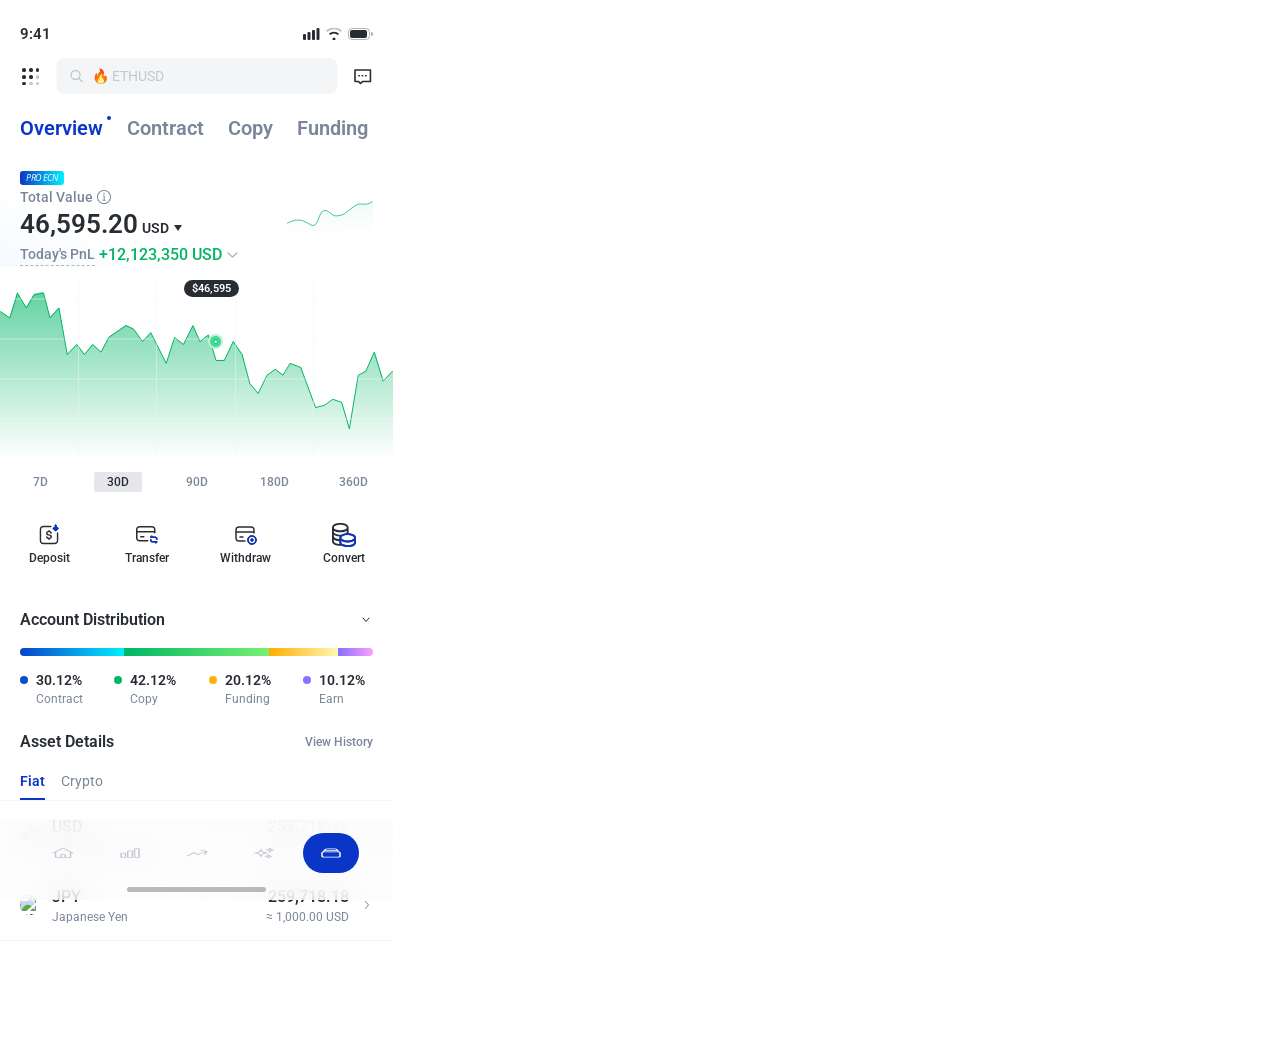
==== commit 04c5afc1: "Add files via upload" ====
--- a/asset.html
+++ b/asset.html
@@ -141,7 +141,7 @@
 
     /* Action buttons row */
     .asset-actions {
-      display: flex; align-items: center; width: 393px;
+      display: flex; align-items: center; width: 100%;
       padding: 12px 0;
     }
     .asset-action-item {
@@ -441,8 +441,9 @@
     }
     .acct-equity-label {
       display: flex; align-items: center; gap: 5px; margin-bottom: 8px;
-    }
-    .acct-equity-label span {
+      position: relative;
+    }
+    .acct-equity-label > span {
       font-size: 14px; font-weight: 500; color: #7a8699;
       text-decoration: underline; text-decoration-style: dashed;
       text-underline-offset: 2px; text-decoration-color: #7a8699;
@@ -530,7 +531,7 @@
     .vcard-banner {
       display: flex; align-items: center; justify-content: space-between;
       padding: 12px 16px; margin: 16px 20px 0;
-      background: #fffbe6; border-radius: 8px;
+      background: #ebf2fe; border-radius: 8px;
     }
     .vcard-banner-left {
       display: flex; align-items: center; gap: 8px;
@@ -584,7 +585,7 @@
 
     /* VT-Wallet hero */
     .vtw-hero {
-      width: 393px; padding: 8px 18px 0;
+      width: 393px; padding: 16px 18px 0;
       background: linear-gradient(212deg, #fff 74%, #ebf2fe 127%);
     }
     .vtw-value-label {
@@ -963,9 +964,9 @@
       <div class="acct-equity-label">
         <span>Total Equity</span>
         <svg width="14" height="14" viewBox="0 0 14 14" fill="none"><circle cx="7" cy="7" r="6" stroke="#7a8699" stroke-width="1"/><circle cx="7" cy="5" r="0.8" fill="#7a8699"/><line x1="7" y1="7" x2="7" y2="10" stroke="#7a8699" stroke-width="1.2" stroke-linecap="round"/></svg>
-        <div class="acct-history-btn">
-          <svg width="12" height="12" viewBox="0 0 12 12" fill="none"><rect x="1" y="2" width="10" height="8" rx="1" stroke="#282d34" stroke-width="1"/><line x1="4" y1="0.5" x2="4" y2="3" stroke="#282d34" stroke-width="1" stroke-linecap="round"/><line x1="8" y1="0.5" x2="8" y2="3" stroke="#282d34" stroke-width="1" stroke-linecap="round"/></svg>
-          History
+        <div class="vtw-history-btn">
+          <img src="images/asset-icon-history.svg" alt="">
+          <span>History</span>
         </div>
       </div>
       <div class="acct-amount-row">
@@ -1007,10 +1008,23 @@
         <span class="acct-card-cta-left">Current Position : 0</span>
         <span class="acct-card-cta-right">Trade Now <svg width="8" height="8" viewBox="0 0 8 8" fill="none"><path d="M3 1.5L6 4L3 6.5" stroke="#282d34" stroke-width="1.2" stroke-linecap="round" stroke-linejoin="round"/></svg></span>
       </div>
-      <div class="acct-card-buttons">
-        <button class="acct-card-btn">Transfer</button>
-        <button class="acct-card-btn">Withdraw</button>
-        <button class="acct-card-btn">Deposit</button>
+      <div class="asset-actions">
+        <div class="asset-action-item">
+          <img src="images/asset-icon-deposit.svg" alt="">
+          <span>Deposit</span>
+        </div>
+        <div class="asset-action-item">
+          <img src="images/asset-icon-transfer.svg" alt="">
+          <span>Transfer</span>
+        </div>
+        <div class="asset-action-item">
+          <img src="images/asset-icon-withdraw.svg" alt="">
+          <span>Withdraw</span>
+        </div>
+        <div class="asset-action-item">
+          <img src="images/asset-icon-convert.svg" alt="">
+          <span>Convert</span>
+        </div>
       </div>
     </div>
   </div>
@@ -1023,9 +1037,9 @@
       <div class="acct-equity-label">
         <span>Total Equity</span>
         <svg width="14" height="14" viewBox="0 0 14 14" fill="none"><circle cx="7" cy="7" r="6" stroke="#7a8699" stroke-width="1"/><circle cx="7" cy="5" r="0.8" fill="#7a8699"/><line x1="7" y1="7" x2="7" y2="10" stroke="#7a8699" stroke-width="1.2" stroke-linecap="round"/></svg>
-        <div class="acct-history-btn">
-          <svg width="12" height="12" viewBox="0 0 12 12" fill="none"><rect x="1" y="2" width="10" height="8" rx="1" stroke="#282d34" stroke-width="1"/><line x1="4" y1="0.5" x2="4" y2="3" stroke="#282d34" stroke-width="1" stroke-linecap="round"/><line x1="8" y1="0.5" x2="8" y2="3" stroke="#282d34" stroke-width="1" stroke-linecap="round"/></svg>
-          History
+        <div class="vtw-history-btn">
+          <img src="images/asset-icon-history.svg" alt="">
+          <span>History</span>
         </div>
       </div>
       <div class="acct-amount-row">
@@ -1067,126 +1081,22 @@
         <span class="acct-card-cta-left">Copying : 1 Trader</span>
         <span class="acct-card-cta-right">View All <svg width="8" height="8" viewBox="0 0 8 8" fill="none"><path d="M3 1.5L6 4L3 6.5" stroke="#282d34" stroke-width="1.2" stroke-linecap="round" stroke-linejoin="round"/></svg></span>
       </div>
-      <div class="acct-card-buttons">
-        <button class="acct-card-btn">Transfer</button>
-        <button class="acct-card-btn">Withdraw</button>
-        <button class="acct-card-btn">Deposit</button>
-      </div>
-    </div>
-
-    <!-- Best Copy Trading Performers -->
-    <div class="fiat-performers">
-      <div class="fiat-performers-header">
-        <div class="fiat-performers-title-row">
-          <span class="fiat-performers-title">Best Performers</span>
-          <svg width="14" height="14" viewBox="0 0 14 14" fill="none"><circle cx="7" cy="7" r="6" stroke="#7a8699" stroke-width="1"/><circle cx="7" cy="5" r="0.8" fill="#7a8699"/><line x1="7" y1="7" x2="7" y2="10" stroke="#7a8699" stroke-width="1.2" stroke-linecap="round"/></svg>
-        </div>
-        <span class="arrow-right">
-          <svg width="14" height="14" viewBox="0 0 14 14" fill="none"><path d="M5 3L9 7L5 11" stroke="#282d34" stroke-width="1.2" stroke-linecap="round" stroke-linejoin="round"/></svg>
-        </span>
-      </div>
-      <div class="fiat-performers-scroll">
-        <!-- Card 1 -->
-        <div class="fiat-performer-card">
-          <div class="fiat-performer-row">
-            <div class="fp-left">
-              <div class="fp-avatar"><img src="images/copy-avatar1.png" alt=""></div>
-              <div class="fp-info">
-                <span class="fp-name">testapp testchris</span>
-                <div class="fp-roi-row">
-                  <span class="fp-roi-label">ROI</span>
-                  <span class="fp-roi-value">+12.5%</span>
-                </div>
-              </div>
-            </div>
-            <div class="fp-right">
-              <span class="fp-copiers-count">326</span>
-              <span class="fp-copiers-label">Copiers</span>
-            </div>
-          </div>
-          <div class="fiat-performer-row">
-            <div class="fp-left">
-              <div class="fp-avatar"><img src="images/copy-avatar2.png" alt=""></div>
-              <div class="fp-info">
-                <span class="fp-name">VT Market Pro</span>
-                <div class="fp-roi-row">
-                  <span class="fp-roi-label">ROI</span>
-                  <span class="fp-roi-value">+8.3%</span>
-                </div>
-              </div>
-            </div>
-            <div class="fp-right">
-              <span class="fp-copiers-count">189</span>
-              <span class="fp-copiers-label">Copiers</span>
-            </div>
-          </div>
-          <div class="fiat-performer-row">
-            <div class="fp-left">
-              <div class="fp-avatar"><img src="images/copy-person.png" alt=""></div>
-              <div class="fp-info">
-                <span class="fp-name">Alpha Trader</span>
-                <div class="fp-roi-row">
-                  <span class="fp-roi-label">ROI</span>
-                  <span class="fp-roi-value">+6.1%</span>
-                </div>
-              </div>
-            </div>
-            <div class="fp-right">
-              <span class="fp-copiers-count">142</span>
-              <span class="fp-copiers-label">Copiers</span>
-            </div>
-          </div>
-        </div>
-        <!-- Card 2 -->
-        <div class="fiat-performer-card">
-          <div class="fiat-performer-row">
-            <div class="fp-left">
-              <div class="fp-avatar"><img src="images/copy-avatar-list3.png" alt=""></div>
-              <div class="fp-info">
-                <span class="fp-name">FX Master</span>
-                <div class="fp-roi-row">
-                  <span class="fp-roi-label">ROI</span>
-                  <span class="fp-roi-value">+15.8%</span>
-                </div>
-              </div>
-            </div>
-            <div class="fp-right">
-              <span class="fp-copiers-count">412</span>
-              <span class="fp-copiers-label">Copiers</span>
-            </div>
-          </div>
-          <div class="fiat-performer-row">
-            <div class="fp-left">
-              <div class="fp-avatar"><img src="images/copy-avatar-list4.png" alt=""></div>
-              <div class="fp-info">
-                <span class="fp-name">Gold Runner</span>
-                <div class="fp-roi-row">
-                  <span class="fp-roi-label">ROI</span>
-                  <span class="fp-roi-value">+9.7%</span>
-                </div>
-              </div>
-            </div>
-            <div class="fp-right">
-              <span class="fp-copiers-count">258</span>
-              <span class="fp-copiers-label">Copiers</span>
-            </div>
-          </div>
-          <div class="fiat-performer-row">
-            <div class="fp-left">
-              <div class="fp-avatar"><img src="images/copy-person2.png" alt=""></div>
-              <div class="fp-info">
-                <span class="fp-name">Swing Elite</span>
-                <div class="fp-roi-row">
-                  <span class="fp-roi-label">ROI</span>
-                  <span class="fp-roi-value">+5.4%</span>
-                </div>
-              </div>
-            </div>
-            <div class="fp-right">
-              <span class="fp-copiers-count">97</span>
-              <span class="fp-copiers-label">Copiers</span>
-            </div>
-          </div>
+      <div class="asset-actions">
+        <div class="asset-action-item">
+          <img src="images/asset-icon-deposit.svg" alt="">
+          <span>Deposit</span>
+        </div>
+        <div class="asset-action-item">
+          <img src="images/asset-icon-transfer.svg" alt="">
+          <span>Transfer</span>
+        </div>
+        <div class="asset-action-item">
+          <img src="images/asset-icon-withdraw.svg" alt="">
+          <span>Withdraw</span>
+        </div>
+        <div class="asset-action-item">
+          <img src="images/asset-icon-convert.svg" alt="">
+          <span>Convert</span>
         </div>
       </div>
     </div>
@@ -1202,9 +1112,9 @@
       <div class="acct-equity-label">
         <span>Total Equity</span>
         <svg width="14" height="14" viewBox="0 0 14 14" fill="none"><circle cx="7" cy="7" r="6" stroke="#7a8699" stroke-width="1"/><circle cx="7" cy="5" r="0.8" fill="#7a8699"/><line x1="7" y1="7" x2="7" y2="10" stroke="#7a8699" stroke-width="1.2" stroke-linecap="round"/></svg>
-        <div class="acct-history-btn">
-          <svg width="12" height="12" viewBox="0 0 12 12" fill="none"><rect x="1" y="2" width="10" height="8" rx="1" stroke="#282d34" stroke-width="1"/><line x1="4" y1="0.5" x2="4" y2="3" stroke="#282d34" stroke-width="1" stroke-linecap="round"/><line x1="8" y1="0.5" x2="8" y2="3" stroke="#282d34" stroke-width="1" stroke-linecap="round"/></svg>
-          History
+        <div class="vtw-history-btn">
+          <img src="images/asset-icon-history.svg" alt="">
+          <span>History</span>
         </div>
       </div>
       <div class="acct-amount-row">
@@ -1220,17 +1130,30 @@
     <!-- V-Card Banner -->
     <div class="vcard-banner">
       <div class="vcard-banner-left">
-        <svg width="20" height="20" viewBox="0 0 20 20" fill="none"><rect x="1" y="4" width="18" height="12" rx="2" stroke="#e44b4b" stroke-width="1.2"/><line x1="1" y1="8" x2="19" y2="8" stroke="#e44b4b" stroke-width="1.2"/><line x1="4" y1="12" x2="10" y2="12" stroke="#e44b4b" stroke-width="1.2" stroke-linecap="round"/></svg>
+        <svg width="20" height="20" viewBox="0 0 20 20" fill="none"><rect x="1" y="4" width="18" height="12" rx="2" stroke="#0a36c7" stroke-width="1.2"/><line x1="1" y1="8" x2="19" y2="8" stroke="#0a36c7" stroke-width="1.2"/><line x1="4" y1="12" x2="10" y2="12" stroke="#0a36c7" stroke-width="1.2" stroke-linecap="round"/></svg>
         <span class="vcard-banner-text">Apply for V-Card to enjoy global payments</span>
       </div>
-      <span class="vcard-banner-right">Apply <svg width="8" height="8" viewBox="0 0 8 8" fill="none"><path d="M3 1.5L6 4L3 6.5" stroke="#e44b4b" stroke-width="1.2" stroke-linecap="round" stroke-linejoin="round"/></svg></span>
+      <span class="vcard-banner-right">Apply <svg width="8" height="8" viewBox="0 0 8 8" fill="none"><path d="M3 1.5L6 4L3 6.5" stroke="#0a36c7" stroke-width="1.2" stroke-linecap="round" stroke-linejoin="round"/></svg></span>
     </div>
 
     <!-- Action buttons -->
-    <div class="funding-actions">
-      <button class="funding-action-btn primary">Deposit</button>
-      <button class="funding-action-btn">Withdraw</button>
-      <button class="funding-action-btn">Transfer</button>
+    <div class="asset-actions">
+      <div class="asset-action-item">
+        <img src="images/asset-icon-deposit.svg" alt="">
+        <span>Deposit</span>
+      </div>
+      <div class="asset-action-item">
+        <img src="images/asset-icon-transfer.svg" alt="">
+        <span>Transfer</span>
+      </div>
+      <div class="asset-action-item">
+        <img src="images/asset-icon-withdraw.svg" alt="">
+        <span>Withdraw</span>
+      </div>
+      <div class="asset-action-item">
+        <img src="images/asset-icon-convert.svg" alt="">
+        <span>Convert</span>
+      </div>
     </div>
 
     <!-- Assets section -->
@@ -1304,13 +1227,6 @@
   </div>
 
   <div class="tab-earn">
-
-    <!-- Sub-tabs: Overview | Funding | Earn -->
-    <div class="vtw-subtabs">
-      <div class="vtw-subtab">Overview</div>
-      <div class="vtw-subtab">Funding</div>
-      <div class="vtw-subtab active">Earn</div>
-    </div>
 
     <!-- VTW Hero area -->
     <div class="vtw-hero">
@@ -1485,14 +1401,6 @@
   document.querySelectorAll('.fiat-subtab').forEach(function(tab) {
     tab.addEventListener('click', function() {
       document.querySelectorAll('.fiat-subtab').forEach(function(t) { t.classList.remove('active'); });
-      tab.classList.add('active');
-    });
-  });
-
-  // VT-Wallet sub-tab toggle
-  document.querySelectorAll('.vtw-subtab').forEach(function(tab) {
-    tab.addEventListener('click', function() {
-      document.querySelectorAll('.vtw-subtab').forEach(function(t) { t.classList.remove('active'); });
       tab.classList.add('active');
     });
   });
